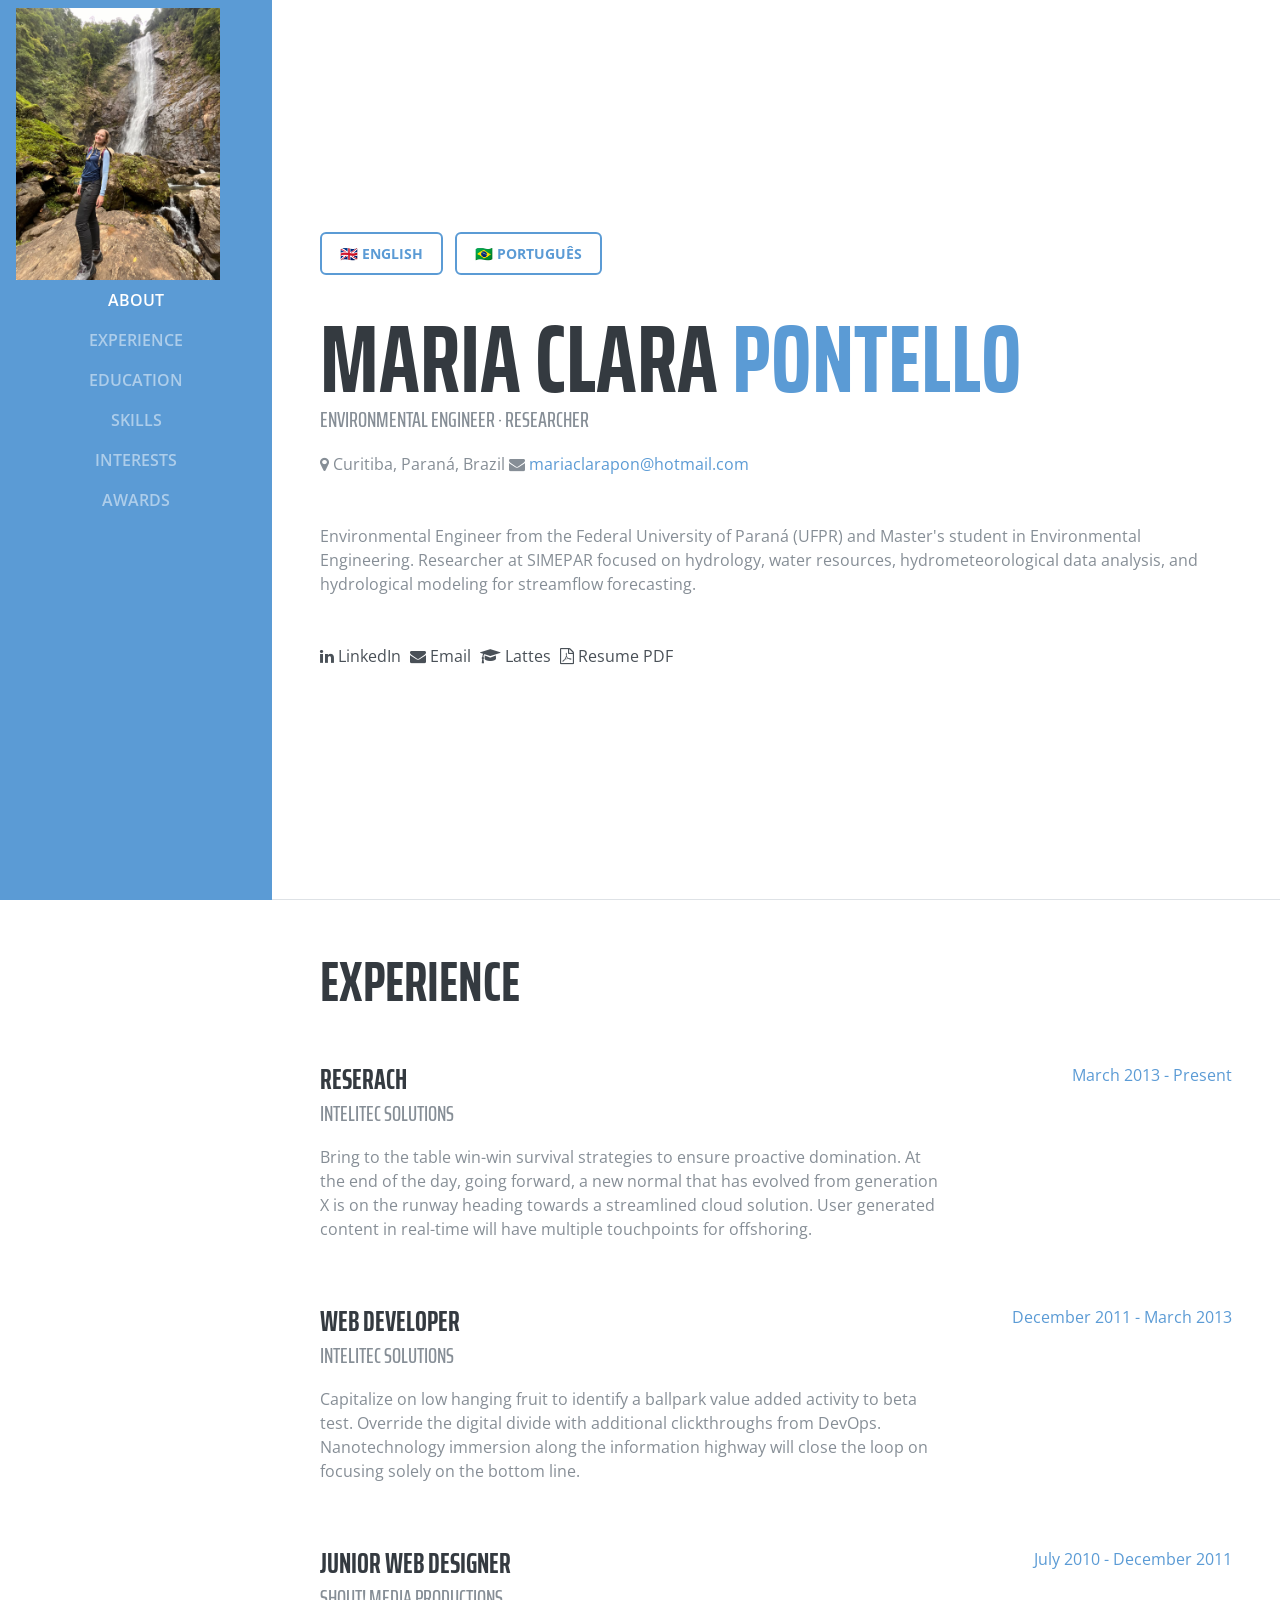
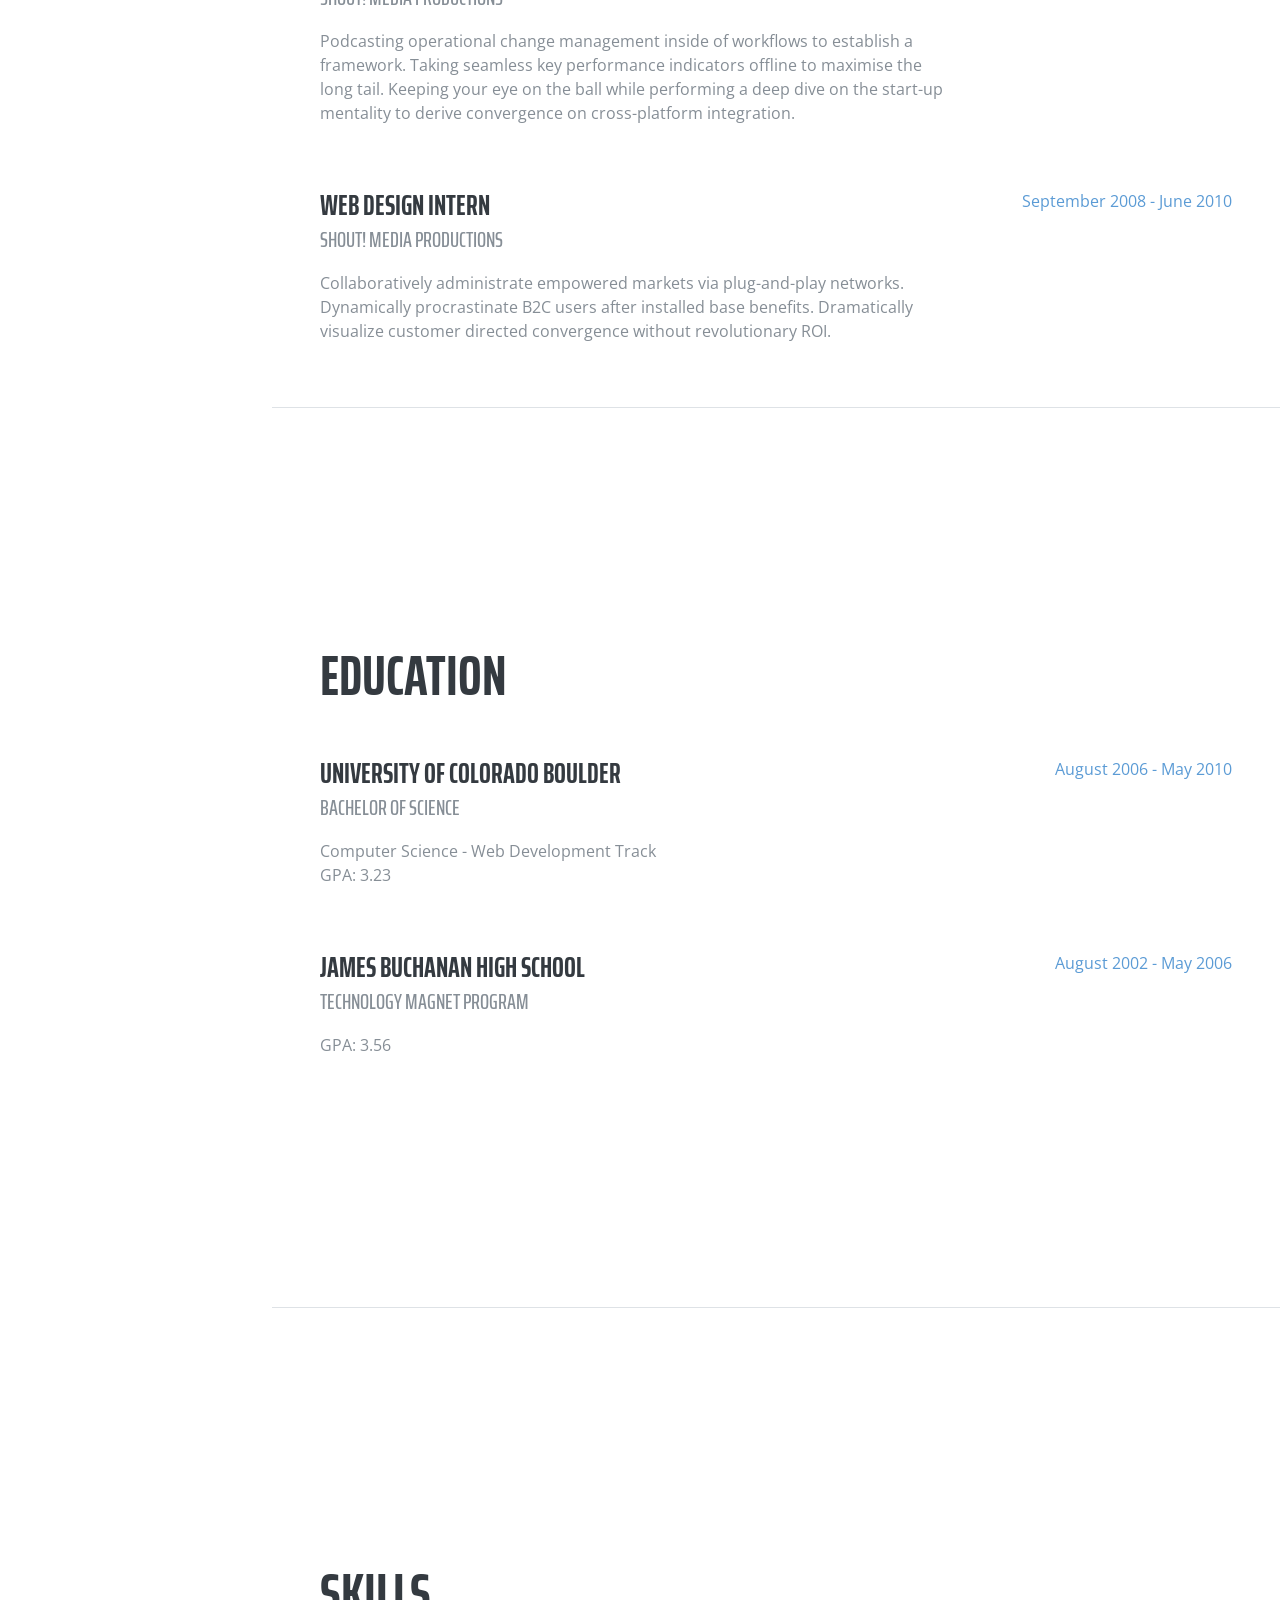
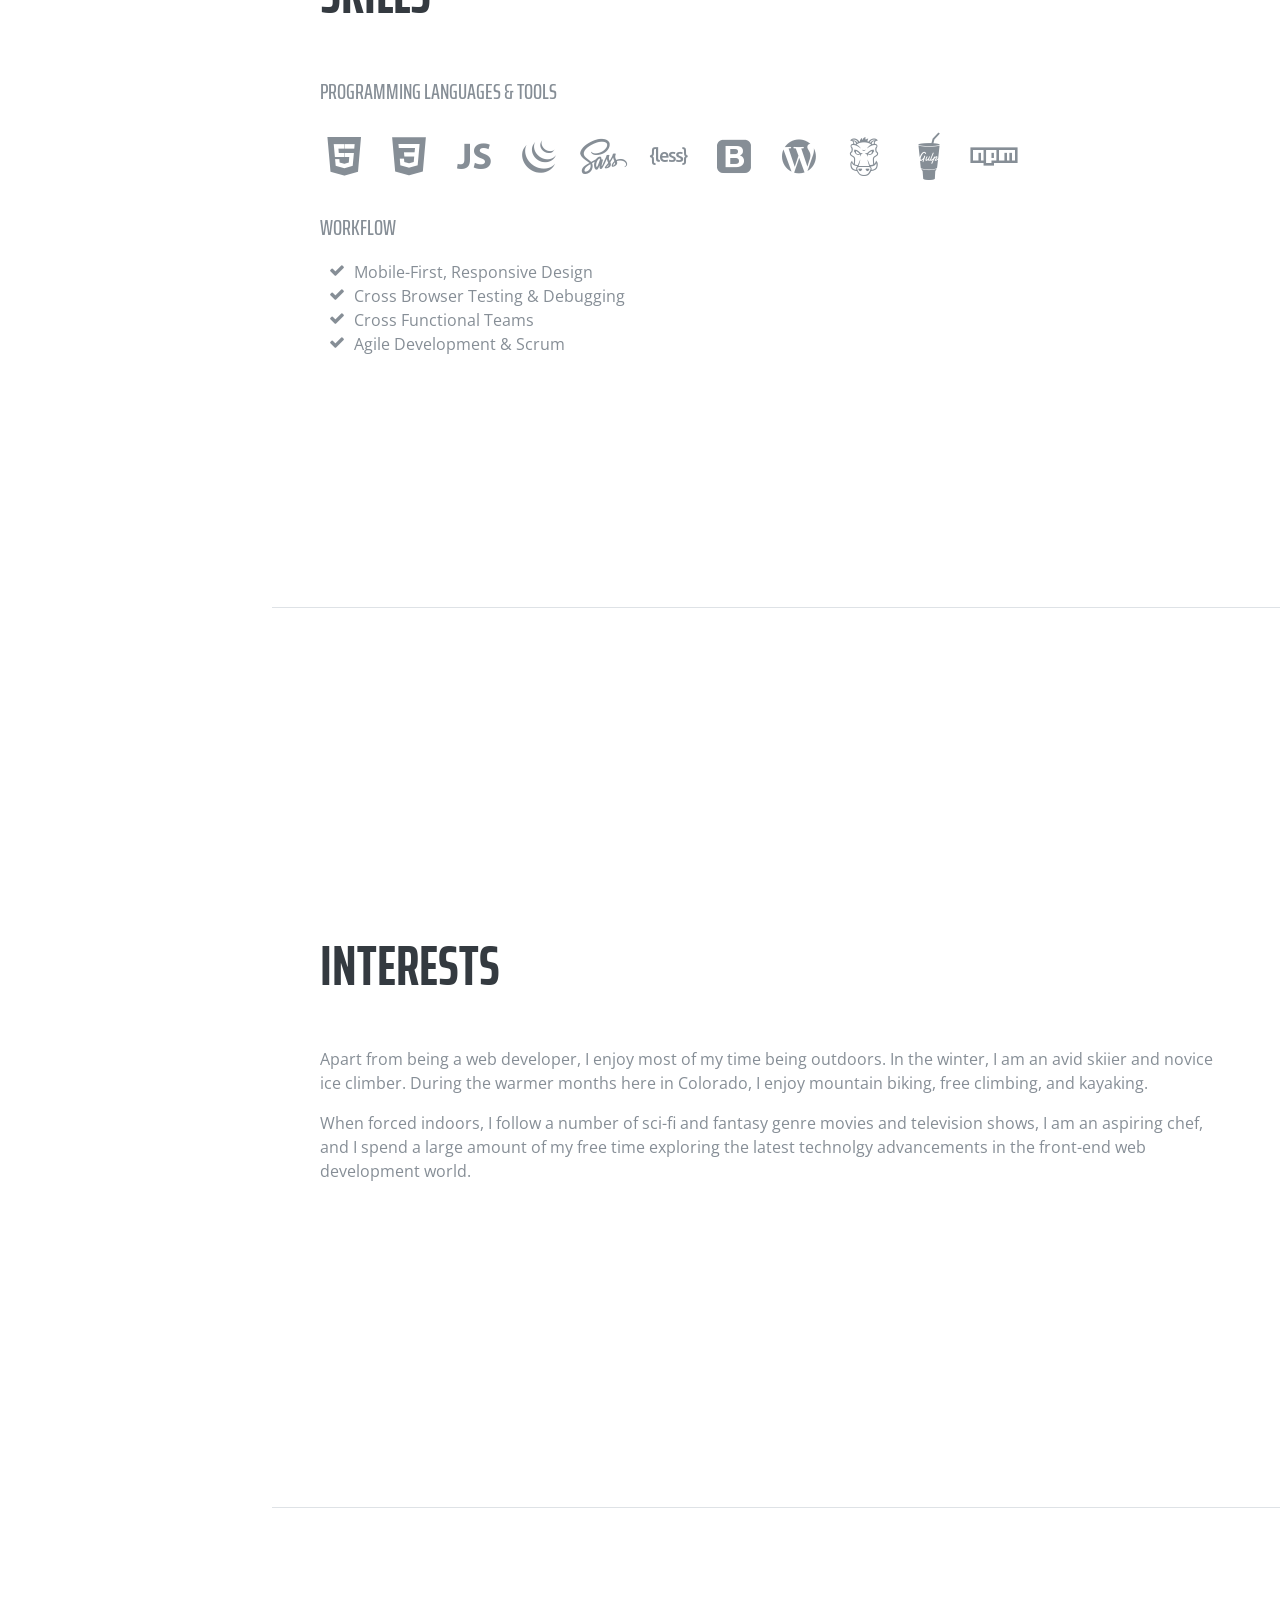
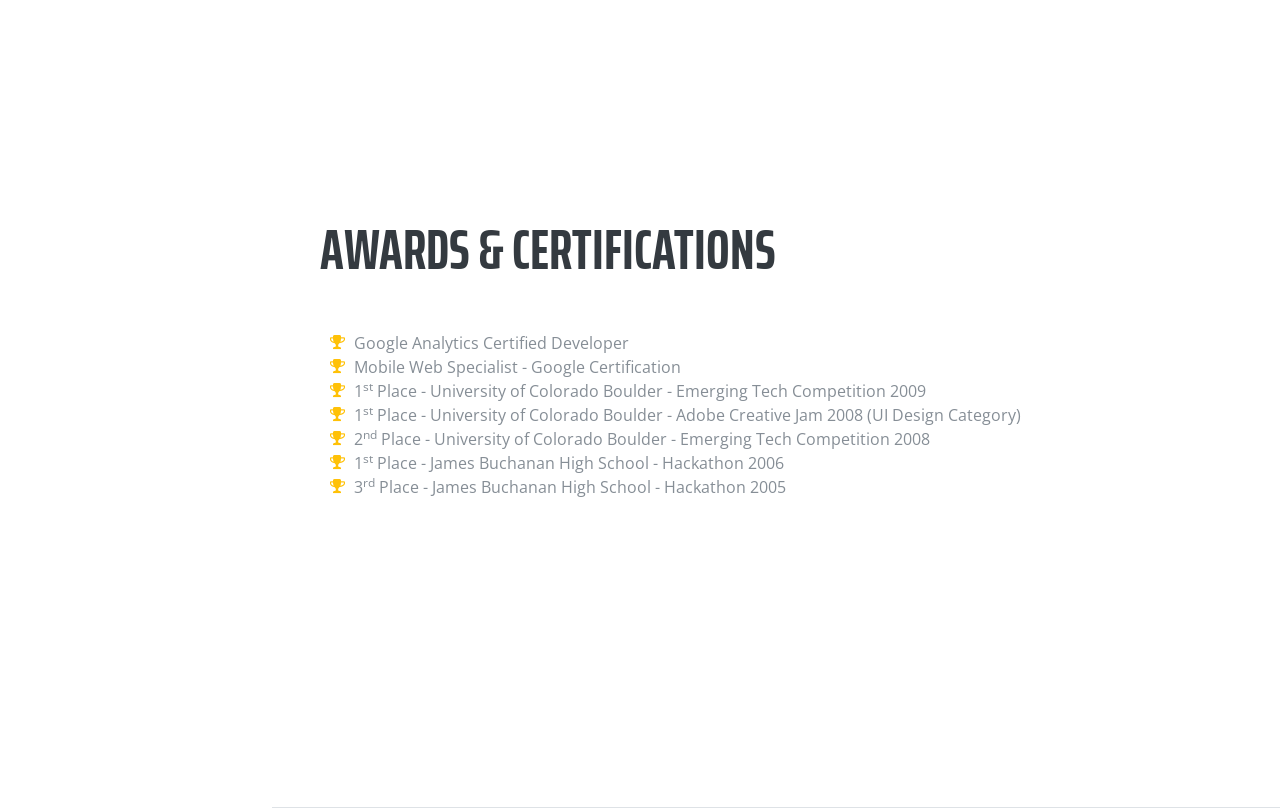
==== index.html @ db30a912 "Enhance profile description with streamflow forecasting Updated the description to include streamflo" ====
<!DOCTYPE html>
<html lang="en">

  <head>

    <meta charset="utf-8">
    <meta name="viewport" content="width=device-width, initial-scale=1, shrink-to-fit=no">
    <meta name="description" content="">
    <meta name="author" content="">

    <title>Maria Clara Pontello Resume</title>

    <!-- Bootstrap core CSS -->
    <link href="vendor/bootstrap/css/bootstrap.min.css" rel="stylesheet">

    <!-- Custom fonts for this template -->
    <link href="https://fonts.googleapis.com/css?family=Saira+Extra+Condensed:100,200,300,400,500,600,700,800,900" rel="stylesheet">
    <link href="https://fonts.googleapis.com/css?family=Open+Sans:300,300i,400,400i,600,600i,700,700i,800,800i" rel="stylesheet">
    <link href="vendor/font-awesome/css/font-awesome.min.css" rel="stylesheet">
    <link href="vendor/devicons/css/devicons.min.css" rel="stylesheet">
    <link href="vendor/simple-line-icons/css/simple-line-icons.css" rel="stylesheet">

    <!-- Custom styles for this template -->
    <link href="css/resume.min.css" rel="stylesheet">


  </head>

  <body id="page-top">
<nav class="navbar navbar-expand-lg navbar-dark bg-primary fixed-top" id="sideNav">

  <!-- FOTO / NOME -->
  <a class="navbar-brand js-scroll-trigger" href="#page-top">
    <span class="d-block d-lg-none">Maria Clara Pontello</span>

    <span class="d-none d-lg-block">
      <img class="img-fluid img-profile mx-auto mb-2"
           src="img/Profile_maria.jpg"
           alt="Maria Clara Pontello">
    </span>
  </a>

  <!-- BOTÃO MOBILE -->
  <button class="navbar-toggler"
          type="button"
          data-toggle="collapse"
          data-target="#navbarSupportedContent"
          aria-controls="navbarSupportedContent"
          aria-expanded="false"
          aria-label="Toggle navigation">
    <span class="navbar-toggler-icon"></span>
  </button>

  <!-- MENU -->
  <div class="collapse navbar-collapse" id="navbarSupportedContent">


    <!-- LINKS -->
    <ul class="navbar-nav">

      <li class="nav-item">
        <a class="nav-link js-scroll-trigger" href="#about">About</a>
      </li>

      <li class="nav-item">
        <a class="nav-link js-scroll-trigger" href="#experience">Experience</a>
      </li>

      <li class="nav-item">
        <a class="nav-link js-scroll-trigger" href="#education">Education</a>
      </li>

      <li class="nav-item">
        <a class="nav-link js-scroll-trigger" href="#skills">Skills</a>
      </li>

      <li class="nav-item">
        <a class="nav-link js-scroll-trigger" href="#interests">Interests</a>
      </li>

      <li class="nav-item">
        <a class="nav-link js-scroll-trigger" href="#awards">Awards</a>
      </li>

    </ul>

  </div>

</nav>


    <div class="container-fluid p-0">

      <section class="resume-section p-3 p-lg-5 d-flex d-column" id="about">
        <div class="my-auto">

          <!-- SELETOR DE IDIOMA -->
          <div class="language-switcher-main">
            <a href="./">🇬🇧 ENGLISH</a>
            <a href="portugues.html">🇧🇷 PORTUGUÊS</a>
          </div>
          <h1 class="mb-0">Maria Clara
            <span class="text-primary">Pontello</span>
          </h1>
          <div class="subheading mb-3">
            Environmental Engineer · Researcher
          </div>
          
          <div class="contact-info mb-5">
            <span>
              <i class="fa fa-map-marker"></i>
              Curitiba, Paraná, Brazil
            </span>
            <span>
              <i class="fa fa-envelope"></i>
              <a href="mailto:mariaclarapon@hotmail.com">
                mariaclarapon@hotmail.com
              </a>
            </span>
          </div>

          <p class="mb-5">Environmental Engineer from the Federal University of Paraná (UFPR) and Master's student in Environmental Engineering. Researcher at SIMEPAR focused on hydrology, water resources, hydrometeorological data analysis, and hydrological modeling for streamflow forecasting.</p>
          <ul class="list-inline list-social-icons mb-0">

            <li class="list-inline-item">
              <a href="https://br.linkedin.com/in/maria-clara-pontello-b12840252"
                 target="_blank"
                 title="LinkedIn">
                <i class="fa fa-linkedin"></i> LinkedIn
              </a>
            </li>
          
            <li class="list-inline-item">
              <a href="mailto:mariaclarapon@hotmail.com"
                 title="Email">
                <i class="fa fa-envelope"></i> Email
              </a>
            </li>
          
            <li class="list-inline-item">
              <a href="http://lattes.cnpq.br/4888838363805639"
                 target="_blank"
                 title="Currículo Lattes">
                <i class="fa fa-graduation-cap"></i> Lattes
              </a>
            </li>
          
            <li class="list-inline-item">
              <a href="curriculo.pdf"
                 target="_blank"
                 title="Resume PDF">
                <i class="fa fa-file-pdf-o"></i> Resume PDF
              </a>
            </li>
          
          </ul>


        </div>
      </section>

      <section class="resume-section p-3 p-lg-5 d-flex flex-column" id="experience">
        <div class="my-auto">
          <h2 class="mb-5">Experience</h2>

          <div class="resume-item d-flex flex-column flex-md-row mb-5">
            <div class="resume-content mr-auto">
              <h3 class="mb-0">Reserach</h3>
              <div class="subheading mb-3">Intelitec Solutions</div>
              <p>Bring to the table win-win survival strategies to ensure proactive domination. At the end of the day, going forward, a new normal that has evolved from generation X is on the runway heading towards a streamlined cloud solution. User generated content in real-time will have multiple touchpoints for offshoring.</p>
            </div>
            <div class="resume-date text-md-right">
              <span class="text-primary">March 2013 - Present</span>
            </div>
          </div>

          <div class="resume-item d-flex flex-column flex-md-row mb-5">
            <div class="resume-content mr-auto">
              <h3 class="mb-0">Web Developer</h3>
              <div class="subheading mb-3">Intelitec Solutions</div>
              <p>Capitalize on low hanging fruit to identify a ballpark value added activity to beta test. Override the digital divide with additional clickthroughs from DevOps. Nanotechnology immersion along the information highway will close the loop on focusing solely on the bottom line.</p>
            </div>
            <div class="resume-date text-md-right">
              <span class="text-primary">December 2011 - March 2013</span>
            </div>
          </div>

          <div class="resume-item d-flex flex-column flex-md-row mb-5">
            <div class="resume-content mr-auto">
              <h3 class="mb-0">Junior Web Designer</h3>
              <div class="subheading mb-3">Shout! Media Productions</div>
              <p>Podcasting operational change management inside of workflows to establish a framework. Taking seamless key performance indicators offline to maximise the long tail. Keeping your eye on the ball while performing a deep dive on the start-up mentality to derive convergence on cross-platform integration.</p>
            </div>
            <div class="resume-date text-md-right">
              <span class="text-primary">July 2010 - December 2011</span>
            </div>
          </div>

          <div class="resume-item d-flex flex-column flex-md-row">
            <div class="resume-content mr-auto">
              <h3 class="mb-0">Web Design Intern</h3>
              <div class="subheading mb-3">Shout! Media Productions</div>
              <p>Collaboratively administrate empowered markets via plug-and-play networks. Dynamically procrastinate B2C users after installed base benefits. Dramatically visualize customer directed convergence without revolutionary ROI.</p>
            </div>
            <div class="resume-date text-md-right">
              <span class="text-primary">September 2008 - June 2010</span>
            </div>
          </div>

        </div>

      </section>

      <section class="resume-section p-3 p-lg-5 d-flex flex-column" id="education">
        <div class="my-auto">
          <h2 class="mb-5">Education</h2>

          <div class="resume-item d-flex flex-column flex-md-row mb-5">
            <div class="resume-content mr-auto">
              <h3 class="mb-0">University of Colorado Boulder</h3>
              <div class="subheading mb-3">Bachelor of Science</div>
              <div>Computer Science - Web Development Track</div>
              <p>GPA: 3.23</p>
            </div>
            <div class="resume-date text-md-right">
              <span class="text-primary">August 2006 - May 2010</span>
            </div>
          </div>

          <div class="resume-item d-flex flex-column flex-md-row">
            <div class="resume-content mr-auto">
              <h3 class="mb-0">James Buchanan High School</h3>
              <div class="subheading mb-3">Technology Magnet Program</div>
              <p>GPA: 3.56</p>
            </div>
            <div class="resume-date text-md-right">
              <span class="text-primary">August 2002 - May 2006</span>
            </div>
          </div>

        </div>
      </section>

      <section class="resume-section p-3 p-lg-5 d-flex flex-column" id="skills">
        <div class="my-auto">
          <h2 class="mb-5">Skills</h2>

          <div class="subheading mb-3">Programming Languages &amp; Tools</div>
          <ul class="list-inline list-icons">
            <li class="list-inline-item">
              <i class="devicons devicons-html5"></i>
            </li>
            <li class="list-inline-item">
              <i class="devicons devicons-css3"></i>
            </li>
            <li class="list-inline-item">
              <i class="devicons devicons-javascript"></i>
            </li>
            <li class="list-inline-item">
              <i class="devicons devicons-jquery"></i>
            </li>
            <li class="list-inline-item">
              <i class="devicons devicons-sass"></i>
            </li>
            <li class="list-inline-item">
              <i class="devicons devicons-less"></i>
            </li>
            <li class="list-inline-item">
              <i class="devicons devicons-bootstrap"></i>
            </li>
            <li class="list-inline-item">
              <i class="devicons devicons-wordpress"></i>
            </li>
            <li class="list-inline-item">
              <i class="devicons devicons-grunt"></i>
            </li>
            <li class="list-inline-item">
              <i class="devicons devicons-gulp"></i>
            </li>
            <li class="list-inline-item">
              <i class="devicons devicons-npm"></i>
            </li>
          </ul>

          <div class="subheading mb-3">Workflow</div>
          <ul class="fa-ul mb-0">
            <li>
              <i class="fa-li fa fa-check"></i>
              Mobile-First, Responsive Design</li>
            <li>
              <i class="fa-li fa fa-check"></i>
              Cross Browser Testing &amp; Debugging</li>
            <li>
              <i class="fa-li fa fa-check"></i>
              Cross Functional Teams</li>
            <li>
              <i class="fa-li fa fa-check"></i>
              Agile Development &amp; Scrum</li>
          </ul>
        </div>
      </section>

      <section class="resume-section p-3 p-lg-5 d-flex flex-column" id="interests">
        <div class="my-auto">
          <h2 class="mb-5">Interests</h2>
          <p>Apart from being a web developer, I enjoy most of my time being outdoors. In the winter, I am an avid skiier and novice ice climber. During the warmer months here in Colorado, I enjoy mountain biking, free climbing, and kayaking.</p>
          <p class="mb-0">When forced indoors, I follow a number of sci-fi and fantasy genre movies and television shows, I am an aspiring chef, and I spend a large amount of my free time exploring the latest technolgy advancements in the front-end web development world.</p>
        </div>
      </section>

      <section class="resume-section p-3 p-lg-5 d-flex flex-column" id="awards">
        <div class="my-auto">
          <h2 class="mb-5">Awards &amp; Certifications</h2>
          <ul class="fa-ul mb-0">
            <li>
              <i class="fa-li fa fa-trophy text-warning"></i>
              Google Analytics Certified Developer</li>
            <li>
              <i class="fa-li fa fa-trophy text-warning"></i>
              Mobile Web Specialist - Google Certification</li>
            <li>
              <i class="fa-li fa fa-trophy text-warning"></i>
              1<sup>st</sup>
              Place - University of Colorado Boulder - Emerging Tech Competition 2009</li>
            <li>
              <i class="fa-li fa fa-trophy text-warning"></i>
              1<sup>st</sup>
              Place - University of Colorado Boulder - Adobe Creative Jam 2008 (UI Design Category)</li>
            <li>
              <i class="fa-li fa fa-trophy text-warning"></i>
              2<sup>nd</sup>
              Place - University of Colorado Boulder - Emerging Tech Competition 2008</li>
            <li>
            <li>
              <i class="fa-li fa fa-trophy text-warning"></i>
              1<sup>st</sup>
              Place - James Buchanan High School - Hackathon 2006</li>
            <li>
              <i class="fa-li fa fa-trophy text-warning"></i>
              3<sup>rd</sup>
              Place - James Buchanan High School - Hackathon 2005</li>
          </ul>
        </div>
      </section>

    </div>

    <!-- Bootstrap core JavaScript -->
    <script src="vendor/jquery/jquery.min.js"></script>
    <script src="vendor/bootstrap/js/bootstrap.bundle.min.js"></script>

    <!-- Plugin JavaScript -->
    <script src="vendor/jquery-easing/jquery.easing.min.js"></script>

    <!-- Custom scripts for this template -->
    <script src="js/resume.min.js"></script>

  </body>

</html>
---- vendor/devicons/css/devicons.min.css ----
/*!
 *  Devicons 1.8.0 made by Theodore Vorillas / http://vorillaz.com 
 */
@font-face{font-family:devicons;src:url(../fonts/devicons.eot?xqxft6);src:url(../fonts/devicons.eot?#iefixxqxft6) format("embedded-opentype"),url(../fonts/devicons.woff?xqxft6) format("woff"),url(../fonts/devicons.ttf?xqxft6) format("truetype"),url(../fonts/devicons.svg?xqxft6#devicons) format("svg");font-weight:400;font-style:normal}.devicons{font-family:devicons;speak:none;font-style:normal;font-weight:400;font-variant:normal;text-transform:none;line-height:1;-webkit-font-smoothing:antialiased;-moz-osx-font-smoothing:grayscale}.devicons-git:before{content:"\e602"}.devicons-git_compare:before{content:"\e628"}.devicons-git_branch:before{content:"\e625"}.devicons-git_commit:before{content:"\e629"}.devicons-git_pull_request:before{content:"\e626"}.devicons-git_merge:before{content:"\e627"}.devicons-bitbucket:before{content:"\e603"}.devicons-github_alt:before{content:"\e608"}.devicons-github_badge:before{content:"\e609"}.devicons-github:before{content:"\e60a"}.devicons-github_full:before{content:"\e617"}.devicons-java:before{content:"\e638"}.devicons-ruby:before{content:"\e639"}.devicons-scala:before{content:"\e637"}.devicons-python:before{content:"\e63c"}.devicons-go:before{content:"\e624"}.devicons-ruby_on_rails:before{content:"\e63b"}.devicons-django:before{content:"\e61d"}.devicons-markdown:before{content:"\e63e"}.devicons-php:before{content:"\e63d"}.devicons-mysql:before{content:"\e604"}.devicons-streamline:before{content:"\e605"}.devicons-database:before{content:"\e606"}.devicons-laravel:before{content:"\e63f"}.devicons-javascript:before{content:"\e64e"}.devicons-angular:before{content:"\e653"}.devicons-backbone:before{content:"\e652"}.devicons-coffeescript:before{content:"\e651"}.devicons-jquery:before{content:"\e650"}.devicons-modernizr:before{content:"\e620"}.devicons-jquery_ui:before{content:"\e654"}.devicons-ember:before{content:"\e61b"}.devicons-dojo:before{content:"\e61c"}.devicons-nodejs:before{content:"\e619"}.devicons-nodejs_small:before{content:"\e618"}.devicons-javascript_shield:before{content:"\e64f"}.devicons-bootstrap:before{content:"\e647"}.devicons-sass:before{content:"\e64b"}.devicons-css3_full:before{content:"\e64a"}.devicons-css3:before{content:"\e649"}.devicons-html5:before{content:"\e636"}.devicons-html5_multimedia:before{content:"\e632"}.devicons-html5_device_access:before{content:"\e633"}.devicons-html5_3d_effects:before{content:"\e635"}.devicons-html5_connectivity:before{content:"\e634"}.devicons-ghost_small:before{content:"\e614"}.devicons-ghost:before{content:"\e61f"}.devicons-magento:before{content:"\e640"}.devicons-joomla:before{content:"\e641"}.devicons-jekyll_small:before{content:"\e60d"}.devicons-drupal:before{content:"\e642"}.devicons-wordpress:before{content:"\e60b"}.devicons-grunt:before{content:"\e64c"}.devicons-bower:before{content:"\e64d"}.devicons-npm:before{content:"\e61e"}.devicons-yahoo_small:before{content:"\e62b"}.devicons-yahoo:before{content:"\e615"}.devicons-bing_small:before{content:"\e600"}.devicons-windows:before{content:"\e60f"}.devicons-linux:before{content:"\e612"}.devicons-ubuntu:before{content:"\e63a"}.devicons-android:before{content:"\e60e"}.devicons-apple:before{content:"\e611"}.devicons-appstore:before{content:"\e613"}.devicons-phonegap:before{content:"\e630"}.devicons-blackberry:before{content:"\e623"}.devicons-stackoverflow:before{content:"\e610"}.devicons-techcrunch:before{content:"\e62c"}.devicons-codrops:before{content:"\e62f"}.devicons-css_tricks:before{content:"\e601"}.devicons-smashing_magazine:before{content:"\e62d"}.devicons-netmagazine:before{content:"\e62e"}.devicons-codepen:before{content:"\e616"}.devicons-cssdeck:before{content:"\e62a"}.devicons-hackernews:before{content:"\e61a"}.devicons-dropbox:before{content:"\e607"}.devicons-google_drive:before{content:"\e631"}.devicons-visualstudio:before{content:"\e60c"}.devicons-unity_small:before{content:"\e621"}.devicons-raspberry_pi:before{content:"\e622"}.devicons-chrome:before{content:"\e643"}.devicons-ie:before{content:"\e644"}.devicons-firefox:before{content:"\e645"}.devicons-opera:before{content:"\e646"}.devicons-safari:before{content:"\e648"}.devicons-swift:before{content:"\e655"}.devicons-symfony:before{content:"\e656"}.devicons-symfony_badge:before{content:"\e657"}.devicons-less:before{content:"\e658"}.devicons-stylus:before{content:"\e659"}.devicons-trello:before{content:"\e65a"}.devicons-atlassian:before{content:"\e65b"}.devicons-jira:before{content:"\e65c"}.devicons-envato:before{content:"\e65d"}.devicons-snap_svg:before{content:"\e65e"}.devicons-raphael:before{content:"\e65f"}.devicons-google_analytics:before{content:"\e660"}.devicons-compass:before{content:"\e661"}.devicons-onedrive:before{content:"\e662"}.devicons-gulp:before{content:"\e663"}.devicons-atom:before{content:"\e664"}.devicons-cisco:before{content:"\e665"}.devicons-nancy:before{content:"\e666"}.devicons-clojure:before{content:"\e668"}.devicons-clojure_alt:before{content:"\e66a"}.devicons-perl:before{content:"\e669"}.devicons-celluloid:before{content:"\e66b"}.devicons-w3c:before{content:"\e66c"}.devicons-redis:before{content:"\e66d"}.devicons-postgresql:before{content:"\e66e"}.devicons-webplatform:before{content:"\e66f"}.devicons-jenkins:before{content:"\e667"}.devicons-requirejs:before{content:"\e670"}.devicons-opensource:before{content:"\e671"}.devicons-typo3:before{content:"\e672"}.devicons-uikit:before{content:"\e673"}.devicons-doctrine:before{content:"\e674"}.devicons-groovy:before{content:"\e675"}.devicons-nginx:before{content:"\e676"}.devicons-haskell:before{content:"\e677"}.devicons-zend:before{content:"\e678"}.devicons-gnu:before{content:"\e679"}.devicons-yeoman:before{content:"\e67a"}.devicons-heroku:before{content:"\e67b"}.devicons-debian:before{content:"\e67d"}.devicons-travis:before{content:"\e67e"}.devicons-dotnet:before{content:"\e67f"}.devicons-codeigniter:before{content:"\e680"}.devicons-javascript_badge:before{content:"\e681"}.devicons-yii:before{content:"\e682"}.devicons-msql_server:before{content:"\e67c"}.devicons-composer:before{content:"\e683"}.devicons-krakenjs_badge:before{content:"\e684"}.devicons-krakenjs:before{content:"\e685"}.devicons-mozilla:before{content:"\e686"}.devicons-firebase:before{content:"\e687"}.devicons-sizzlejs:before{content:"\e688"}.devicons-creativecommons:before{content:"\e689"}.devicons-creativecommons_badge:before{content:"\e68a"}.devicons-mitlicence:before{content:"\e68b"}.devicons-senchatouch:before{content:"\e68c"}.devicons-bugsense:before{content:"\e68d"}.devicons-extjs:before{content:"\e68e"}.devicons-mootools_badge:before{content:"\e68f"}.devicons-mootools:before{content:"\e690"}.devicons-ruby_rough:before{content:"\e691"}.devicons-komodo:before{content:"\e692"}.devicons-coda:before{content:"\e693"}.devicons-bintray:before{content:"\e694"}.devicons-terminal:before{content:"\e695"}.devicons-code:before{content:"\e696"}.devicons-responsive:before{content:"\e697"}.devicons-dart:before{content:"\e698"}.devicons-aptana:before{content:"\e699"}.devicons-mailchimp:before{content:"\e69a"}.devicons-netbeans:before{content:"\e69b"}.devicons-dreamweaver:before{content:"\e69c"}.devicons-brackets:before{content:"\e69d"}.devicons-eclipse:before{content:"\e69e"}.devicons-cloud9:before{content:"\e69f"}.devicons-scrum:before{content:"\e6a0"}.devicons-prolog:before{content:"\e6a1"}.devicons-terminal_badge:before{content:"\e6a2"}.devicons-code_badge:before{content:"\e6a3"}.devicons-mongodb:before{content:"\e6a4"}.devicons-meteor:before{content:"\e6a5"}.devicons-meteorfull:before{content:"\e6a6"}.devicons-fsharp:before{content:"\e6a7"}.devicons-rust:before{content:"\e6a8"}.devicons-ionic:before{content:"\e6a9"}.devicons-sublime:before{content:"\e6aa"}.devicons-appcelerator:before{content:"\e6ab"}.devicons-asterisk:before{content:"\e6ac"}.devicons-aws:before{content:"\e6ad"}.devicons-digital-ocean:before{content:"\e6ae"}.devicons-dlang:before{content:"\e6af"}.devicons-docker:before{content:"\e6b0"}.devicons-erlang:before{content:"\e6b1"}.devicons-google-cloud-platform:before{content:"\e6b2"}.devicons-grails:before{content:"\e6b3"}.devicons-illustrator:before{content:"\e6b4"}.devicons-intellij:before{content:"\e6b5"}.devicons-materializecss:before{content:"\e6b6"}.devicons-openshift:before{content:"\e6b7"}.devicons-photoshop:before{content:"\e6b8"}.devicons-rackspace:before{content:"\e6b9"}.devicons-react:before{content:"\e6ba"}.devicons-redhat:before{content:"\e6bb"}.devicons-scriptcs:before{content:"\e6bc"}.devicons-sqllite:before{content:"\e6c4"}.devicons-vim:before{content:"\e6c5"}
---- css/resume.min.css ----
body{
  font-family:'Open Sans',serif;
  padding-top:54px;
  color:#868e96;
}

@media (min-width:992px){
  body{
    padding-top:0;
    padding-left:17rem;
  }
}

h1,h2,h3,h4,h5,h6{
  font-family:'Saira Extra Condensed',serif;
  font-weight:700;
  text-transform:uppercase;
  color:#343a40;
}

h1{
  font-size:6rem;
  line-height:5.5rem;
}

h2{
  font-size:3.5rem;
}

.subheading{
  text-transform:uppercase;
  font-weight:500;
  font-family:'Saira Extra Condensed',serif;
  font-size:1.35rem;
}

.list-social-icons a{
  color:#495057;
}

.list-social-icons a:hover{
  color:#5B9BD5;
}

.list-social-icons a .fa-lg{
  font-size:1.75rem;
}

.list-icons{
  font-size:3rem;
}

.list-icons .list-inline-item i:hover{
  color:#5B9BD5;
}

#sideNav .navbar-nav .nav-item .nav-link{
  font-weight:600;
  text-transform:uppercase;
}

@media (min-width:992px){

  #sideNav{
    text-align:center;
    position:fixed;
    top:0;
    left:0;
    display:flex;
    flex-direction:column;
    width:17rem;
    height:100vh;
  }

  #sideNav .navbar-brand{
    display:flex;
    justify-content:flex-start;
    align-items:flex-start;
    margin:0;
    padding:0;
    width:100%;
  }

  #sideNav .navbar-brand .img-profile{
    width:100%!important;
    height:17rem!important;
    max-width:none!important;
    max-height:none!important;
    object-fit:cover;
    border:none!important;
    border-radius:0!important;
    margin:0!important;
    padding:0!important;
    display:block;
  }

  #sideNav .navbar-collapse{
    display:flex;
    align-items:flex-start;
    flex-grow:0;
    width:100%;
    margin-bottom:auto;
  }

  #sideNav .navbar-collapse .navbar-nav{
    flex-direction:column;
    width:100%;
  }

  #sideNav .navbar-collapse .navbar-nav .nav-item{
    display:block;
  }

  #sideNav .navbar-collapse .navbar-nav .nav-item .nav-link{
    display:block;
  }
}

section.resume-section{
  border-bottom:1px solid #dee2e6;
  padding-top:5rem!important;
  padding-bottom:5rem!important;
}

section.resume-section .resume-item .resume-date{
  min-width:none;
}

@media (min-width:768px){

  section.resume-section{
    min-height:100vh;
  }

  section.resume-section .resume-item .resume-date{
    min-width:18rem;
  }
}

@media (min-width:992px){

  section.resume-section{
    padding-top:3rem!important;
    padding-bottom:3rem!important;
  }
}

.bg-primary{
  background-color:#5B9BD5!important;
}

.text-primary{
  color:#5B9BD5!important;
}

a{
  color:#5B9BD5;
}

a:active,
a:focus,
a:hover{
  color:#3F7FB5;
}

.subheading a{
  font-family:'Open Sans',sans-serif;
  font-size:.95rem;
  font-weight:400;
  text-transform:none;
}
/* SELETOR DE IDIOMA - PÁGINA PRINCIPAL */

.language-switcher-main{
  display:flex;
  gap:12px;
  margin-bottom:2.5rem;
}

.language-switcher-main a{
  display:inline-block;
  padding:9px 18px;
  border:2px solid #5B9BD5;
  border-radius:6px;
  color:#5B9BD5;
  background-color:transparent;
  font-family:'Open Sans',sans-serif;
  font-size:.9rem;
  font-weight:700;
  text-decoration:none;
  transition:all .2s ease;
}

.language-switcher-main a:hover{
  color:#fff;
  background-color:#5B9BD5;
  border-color:#5B9BD5;
}
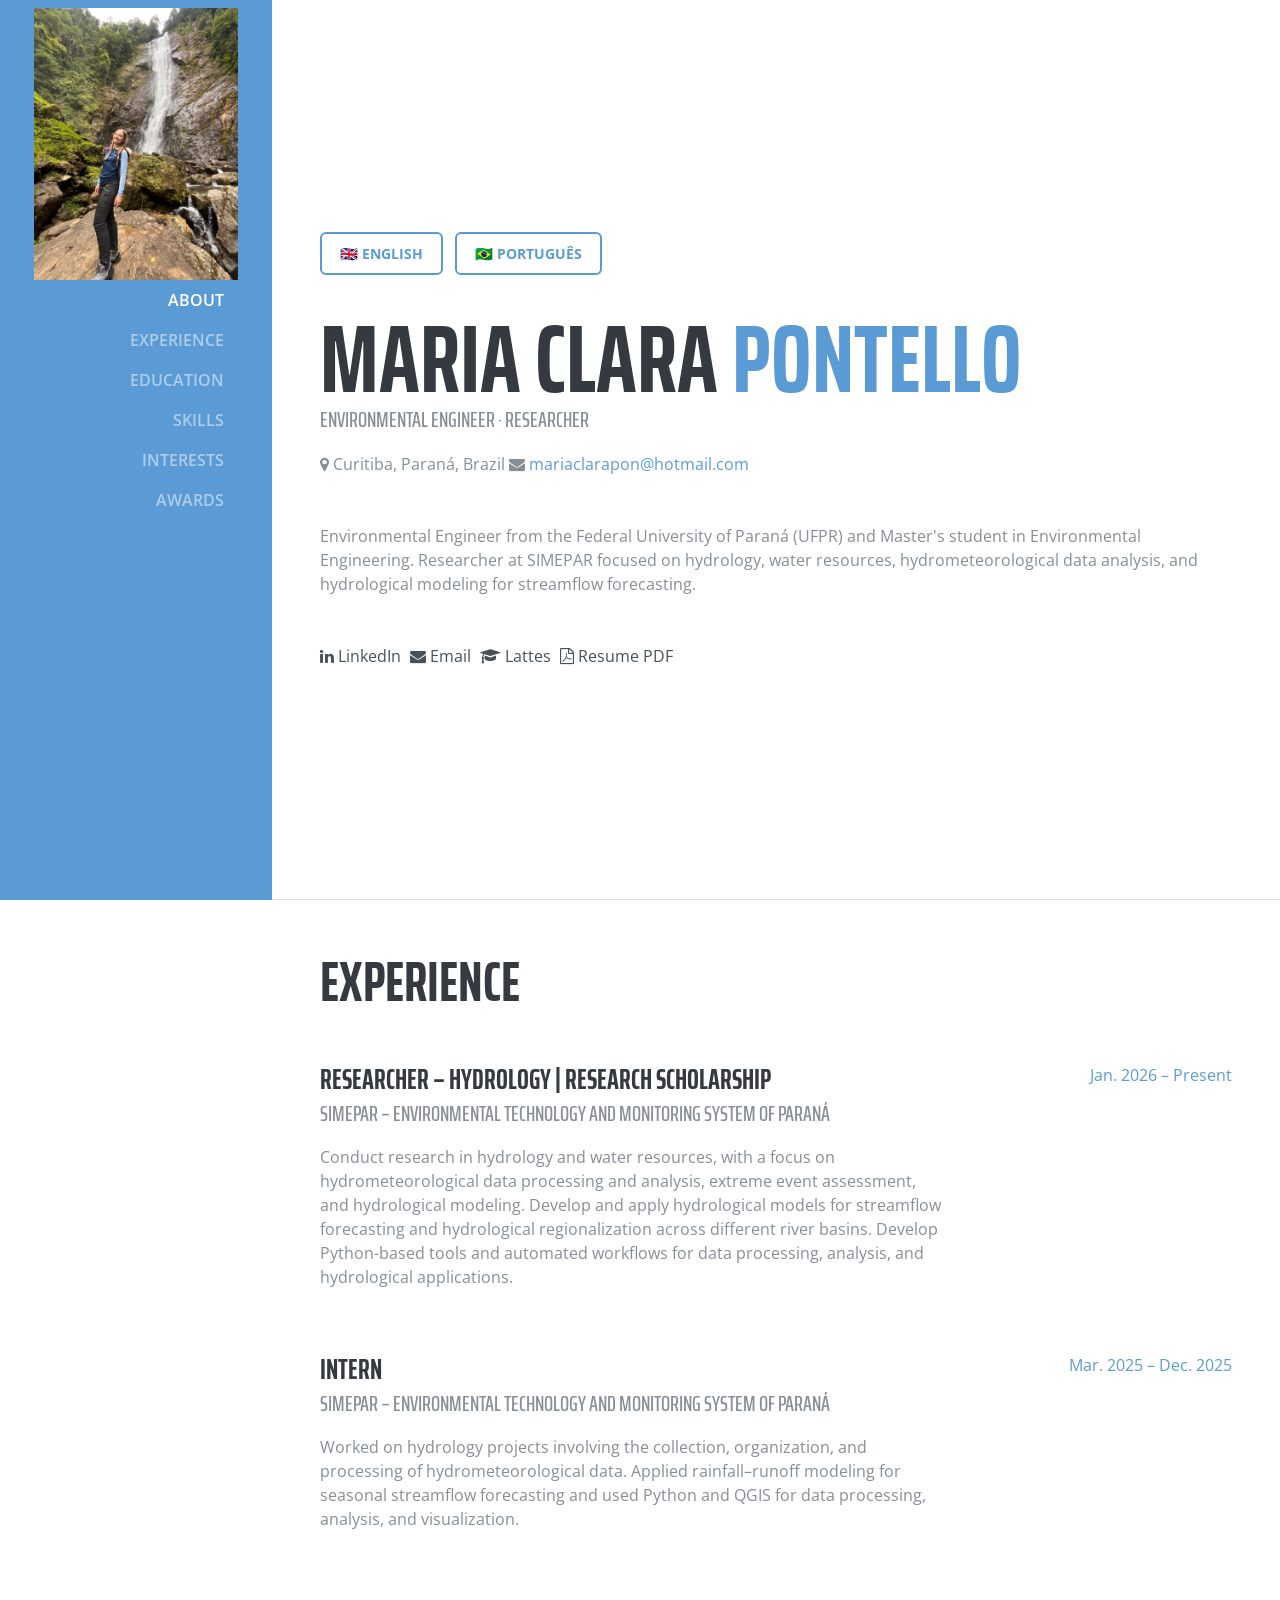
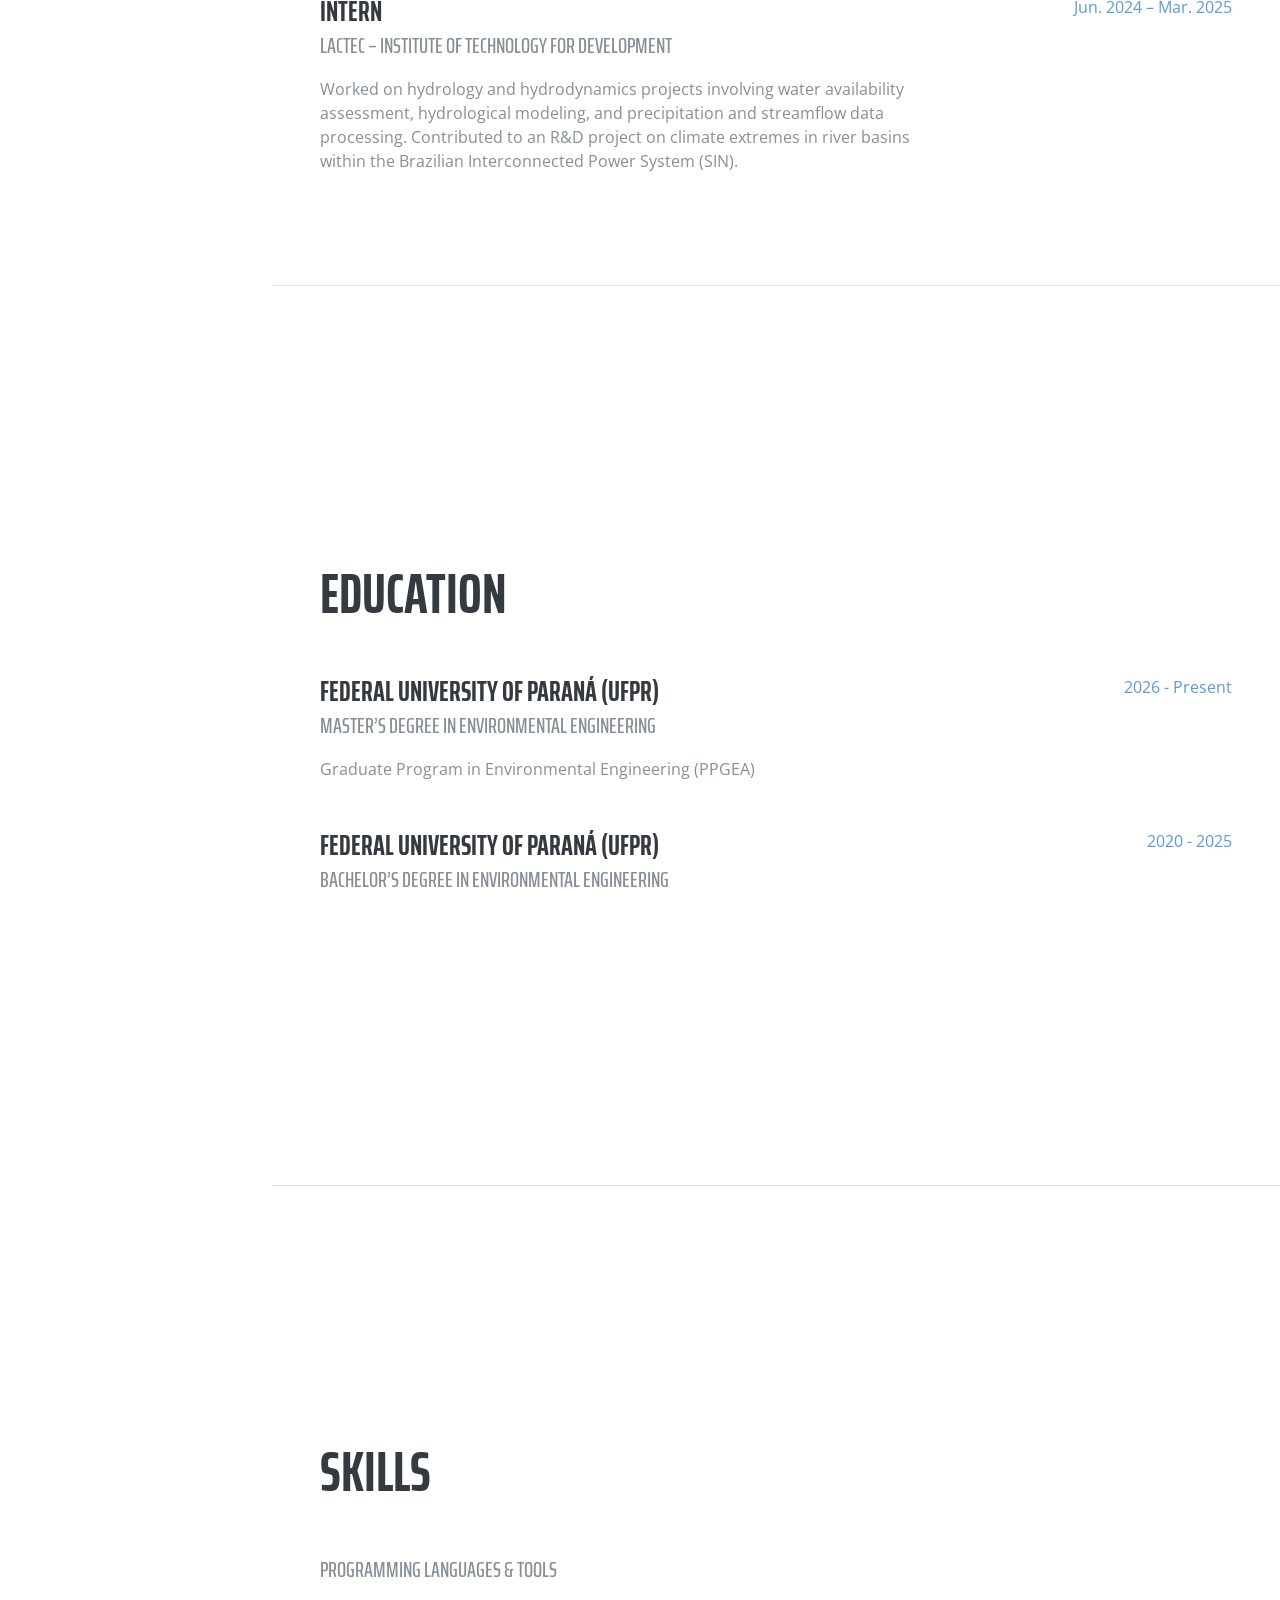
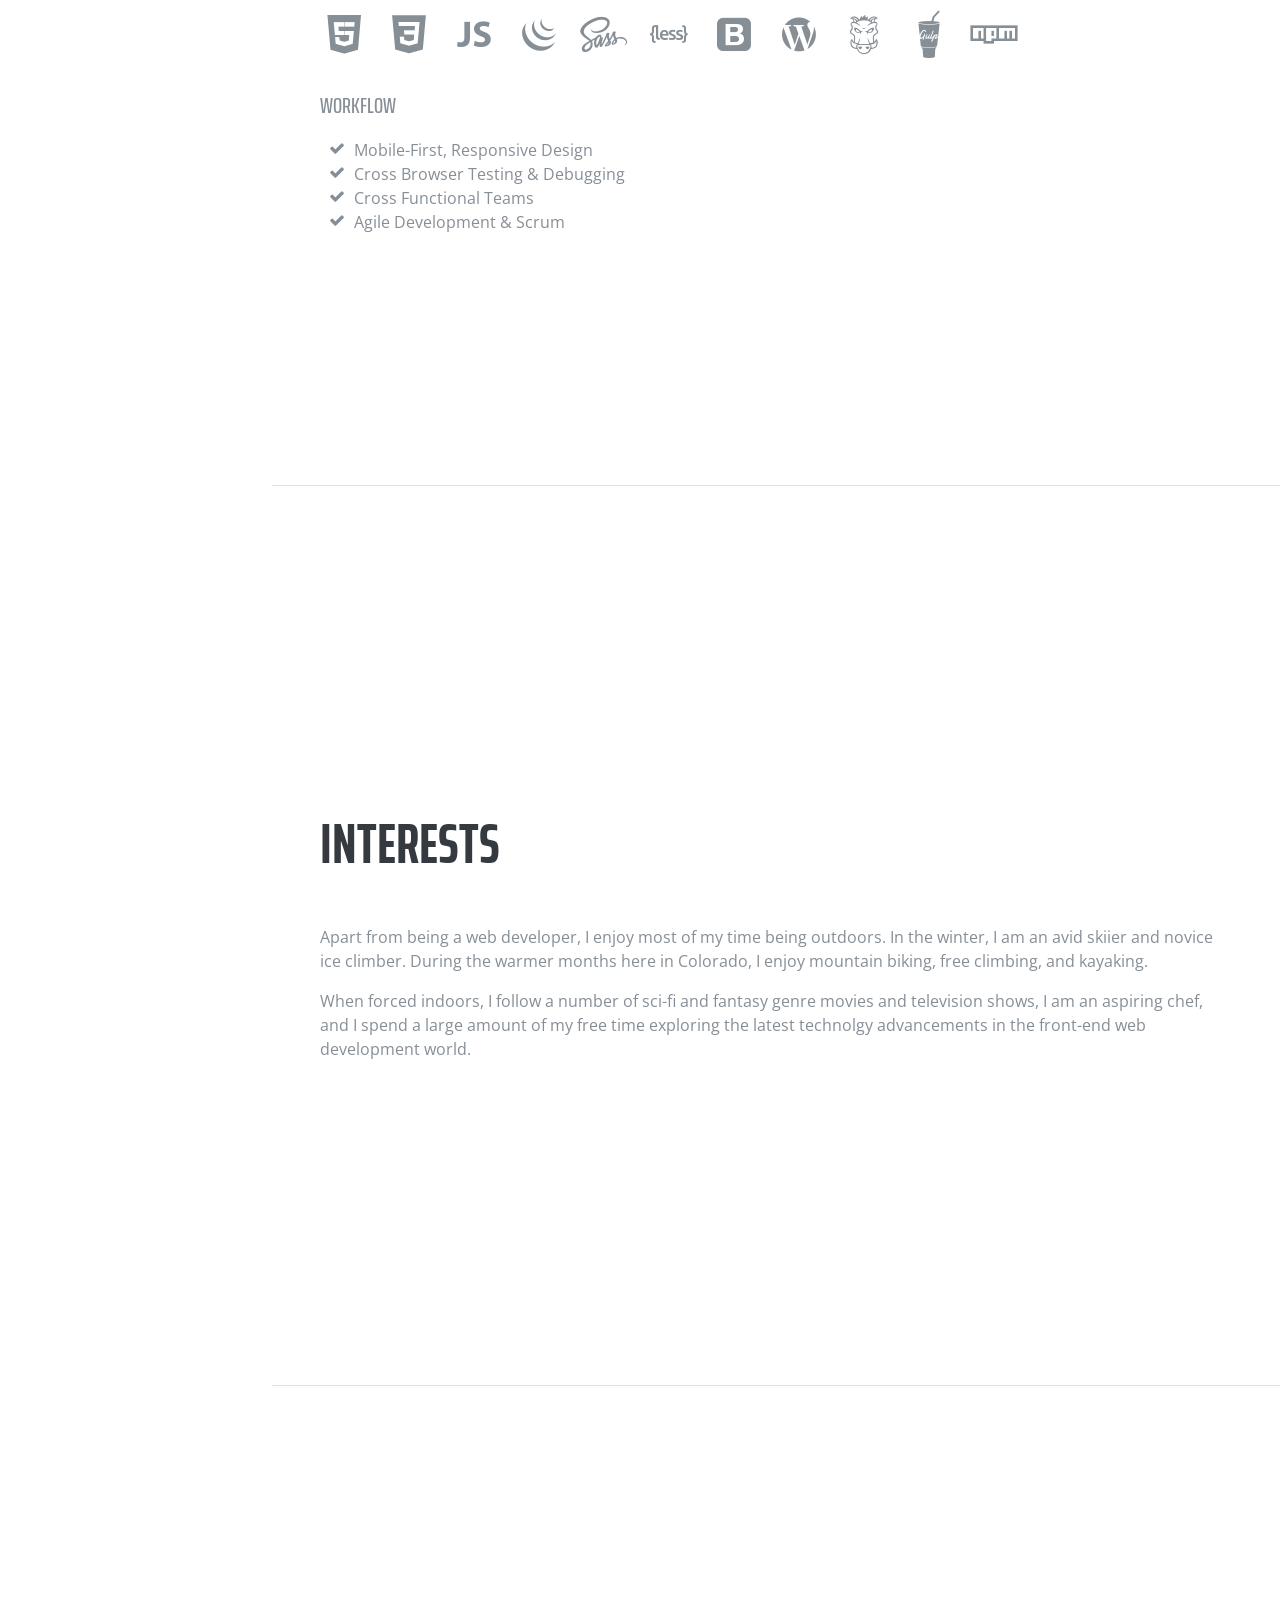
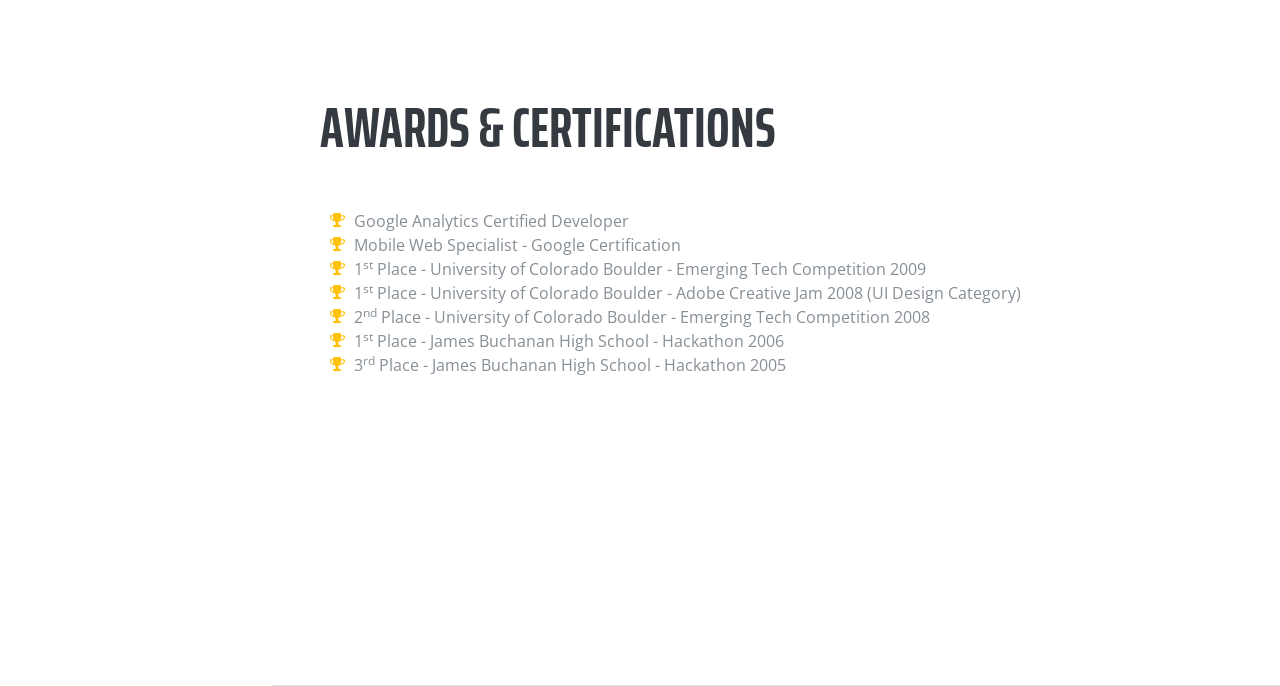
==== commit 9c03b4c8: "Revise experience and education entries in index.html Updated work experience and education sections" ====
--- a/index.html
+++ b/index.html
@@ -165,45 +165,34 @@
 
           <div class="resume-item d-flex flex-column flex-md-row mb-5">
             <div class="resume-content mr-auto">
-              <h3 class="mb-0">Reserach</h3>
-              <div class="subheading mb-3">Intelitec Solutions</div>
-              <p>Bring to the table win-win survival strategies to ensure proactive domination. At the end of the day, going forward, a new normal that has evolved from generation X is on the runway heading towards a streamlined cloud solution. User generated content in real-time will have multiple touchpoints for offshoring.</p>
+              <h3 class="mb-0">Researcher – Hydrology | Research Scholarship</h3>
+              <div class="subheading mb-3">SIMEPAR – Environmental Technology and Monitoring System of Paraná</div>
+              <p>Conduct research in hydrology and water resources, with a focus on hydrometeorological data processing and analysis, extreme event assessment, and hydrological modeling. Develop and apply hydrological models for streamflow forecasting and hydrological regionalization across different river basins. Develop Python-based tools and automated workflows for data processing, analysis, and hydrological applications.</p>
             </div>
             <div class="resume-date text-md-right">
-              <span class="text-primary">March 2013 - Present</span>
+              <span class="text-primary">Jan. 2026 – Present</span>
             </div>
           </div>
 
           <div class="resume-item d-flex flex-column flex-md-row mb-5">
             <div class="resume-content mr-auto">
-              <h3 class="mb-0">Web Developer</h3>
-              <div class="subheading mb-3">Intelitec Solutions</div>
-              <p>Capitalize on low hanging fruit to identify a ballpark value added activity to beta test. Override the digital divide with additional clickthroughs from DevOps. Nanotechnology immersion along the information highway will close the loop on focusing solely on the bottom line.</p>
+              <h3 class="mb-0">Intern</h3>
+              <div class="subheading mb-3">SIMEPAR – Environmental Technology and Monitoring System of Paraná</div>
+              <p>Worked on hydrology projects involving the collection, organization, and processing of hydrometeorological data. Applied rainfall–runoff modeling for seasonal streamflow forecasting and used Python and QGIS for data processing, analysis, and visualization.</p>
             </div>
             <div class="resume-date text-md-right">
-              <span class="text-primary">December 2011 - March 2013</span>
+              <span class="text-primary">Mar. 2025 – Dec. 2025</span>
             </div>
           </div>
 
           <div class="resume-item d-flex flex-column flex-md-row mb-5">
             <div class="resume-content mr-auto">
-              <h3 class="mb-0">Junior Web Designer</h3>
-              <div class="subheading mb-3">Shout! Media Productions</div>
-              <p>Podcasting operational change management inside of workflows to establish a framework. Taking seamless key performance indicators offline to maximise the long tail. Keeping your eye on the ball while performing a deep dive on the start-up mentality to derive convergence on cross-platform integration.</p>
+              <h3 class="mb-0">Intern</h3>
+              <div class="subheading mb-3">LACTEC – Institute of Technology for Development</div>
+              <p>Worked on hydrology and hydrodynamics projects involving water availability assessment, hydrological modeling, and precipitation and streamflow data processing. Contributed to an R&D project on climate extremes in river basins within the Brazilian Interconnected Power System (SIN).</p>
             </div>
             <div class="resume-date text-md-right">
-              <span class="text-primary">July 2010 - December 2011</span>
-            </div>
-          </div>
-
-          <div class="resume-item d-flex flex-column flex-md-row">
-            <div class="resume-content mr-auto">
-              <h3 class="mb-0">Web Design Intern</h3>
-              <div class="subheading mb-3">Shout! Media Productions</div>
-              <p>Collaboratively administrate empowered markets via plug-and-play networks. Dynamically procrastinate B2C users after installed base benefits. Dramatically visualize customer directed convergence without revolutionary ROI.</p>
-            </div>
-            <div class="resume-date text-md-right">
-              <span class="text-primary">September 2008 - June 2010</span>
+              <span class="text-primary">Jun. 2024 – Mar. 2025</span>
             </div>
           </div>
 
@@ -212,34 +201,33 @@
       </section>
 
       <section class="resume-section p-3 p-lg-5 d-flex flex-column" id="education">
-        <div class="my-auto">
-          <h2 class="mb-5">Education</h2>
-
-          <div class="resume-item d-flex flex-column flex-md-row mb-5">
-            <div class="resume-content mr-auto">
-              <h3 class="mb-0">University of Colorado Boulder</h3>
-              <div class="subheading mb-3">Bachelor of Science</div>
-              <div>Computer Science - Web Development Track</div>
-              <p>GPA: 3.23</p>
-            </div>
-            <div class="resume-date text-md-right">
-              <span class="text-primary">August 2006 - May 2010</span>
-            </div>
-          </div>
-
-          <div class="resume-item d-flex flex-column flex-md-row">
-            <div class="resume-content mr-auto">
-              <h3 class="mb-0">James Buchanan High School</h3>
-              <div class="subheading mb-3">Technology Magnet Program</div>
-              <p>GPA: 3.56</p>
-            </div>
-            <div class="resume-date text-md-right">
-              <span class="text-primary">August 2002 - May 2006</span>
-            </div>
-          </div>
-
-        </div>
-      </section>
+      <div class="my-auto">
+        <h2 class="mb-5">Education</h2>
+    
+        <div class="resume-item d-flex flex-column flex-md-row mb-5">
+          <div class="resume-content mr-auto">
+            <h3 class="mb-0">Federal University of Paraná (UFPR)</h3>
+            <div class="subheading mb-3">Master’s Degree in Environmental Engineering</div>
+            <div>Graduate Program in Environmental Engineering (PPGEA)</div>
+          </div>
+          <div class="resume-date text-md-right">
+            <span class="text-primary">2026 - Present</span>
+          </div>
+        </div>
+    
+        <div class="resume-item d-flex flex-column flex-md-row">
+          <div class="resume-content mr-auto">
+            <h3 class="mb-0">Federal University of Paraná (UFPR)</h3>
+            <div class="subheading mb-3">Bachelor’s Degree in Environmental Engineering</div>
+          </div>
+          <div class="resume-date text-md-right">
+            <span class="text-primary">2020 - 2025</span>
+          </div>
+        </div>
+    
+      </div>
+    </section>
+
 
       <section class="resume-section p-3 p-lg-5 d-flex flex-column" id="skills">
         <div class="my-auto">
--- a/css/resume.min.css
+++ b/css/resume.min.css
@@ -72,10 +72,11 @@
     height:100vh;
   }
 
+
   #sideNav .navbar-brand{
     display:flex;
-    justify-content:flex-start;
-    align-items:flex-start;
+    justify-content:center;
+    align-items:center;
     margin:0;
     padding:0;
     width:100%;
@@ -87,12 +88,14 @@
     max-width:none!important;
     max-height:none!important;
     object-fit:cover;
+    object-position:center;
     border:none!important;
     border-radius:0!important;
     margin:0!important;
     padding:0!important;
     display:block;
   }
+
 
   #sideNav .navbar-collapse{
     display:flex;
@@ -113,8 +116,10 @@
 
   #sideNav .navbar-collapse .navbar-nav .nav-item .nav-link{
     display:block;
-  }
-}
+    text-align:right;
+    padding-right:2rem;
+  }
+
 
 section.resume-section{
   border-bottom:1px solid #dee2e6;
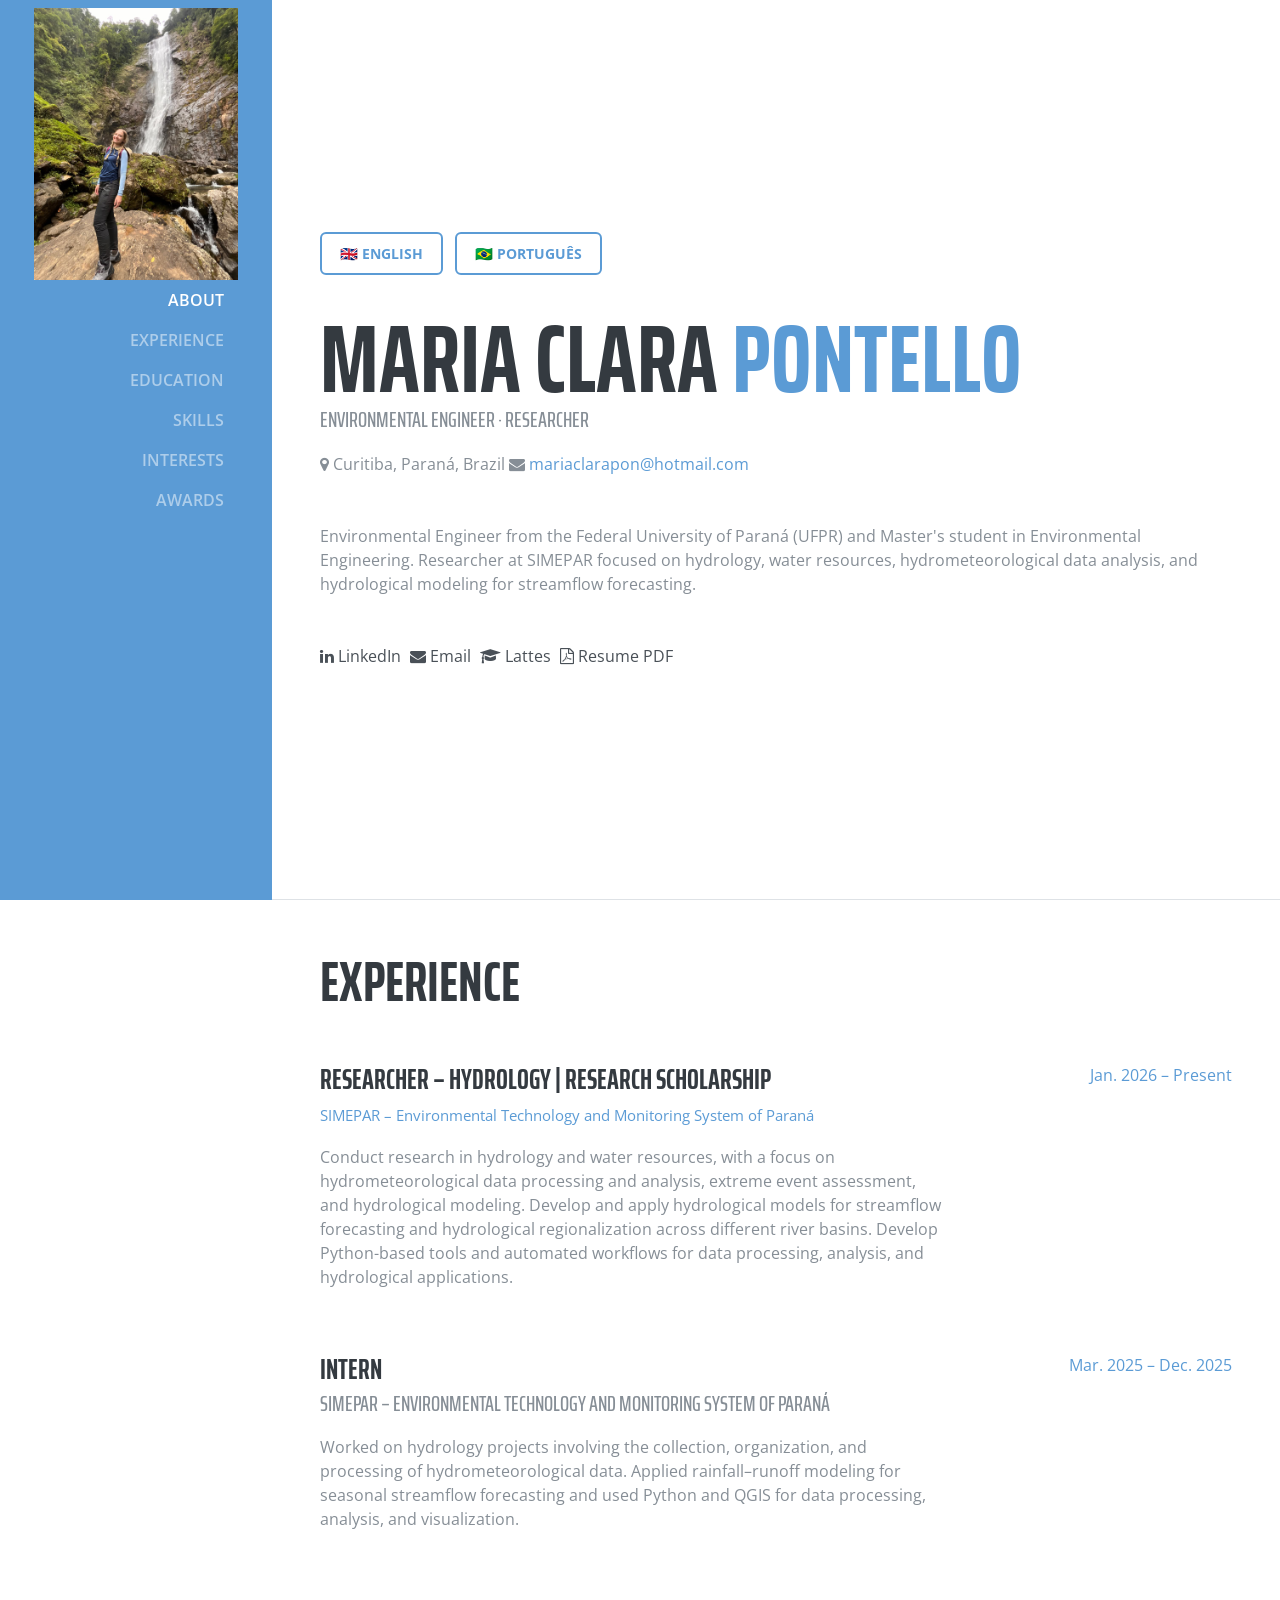
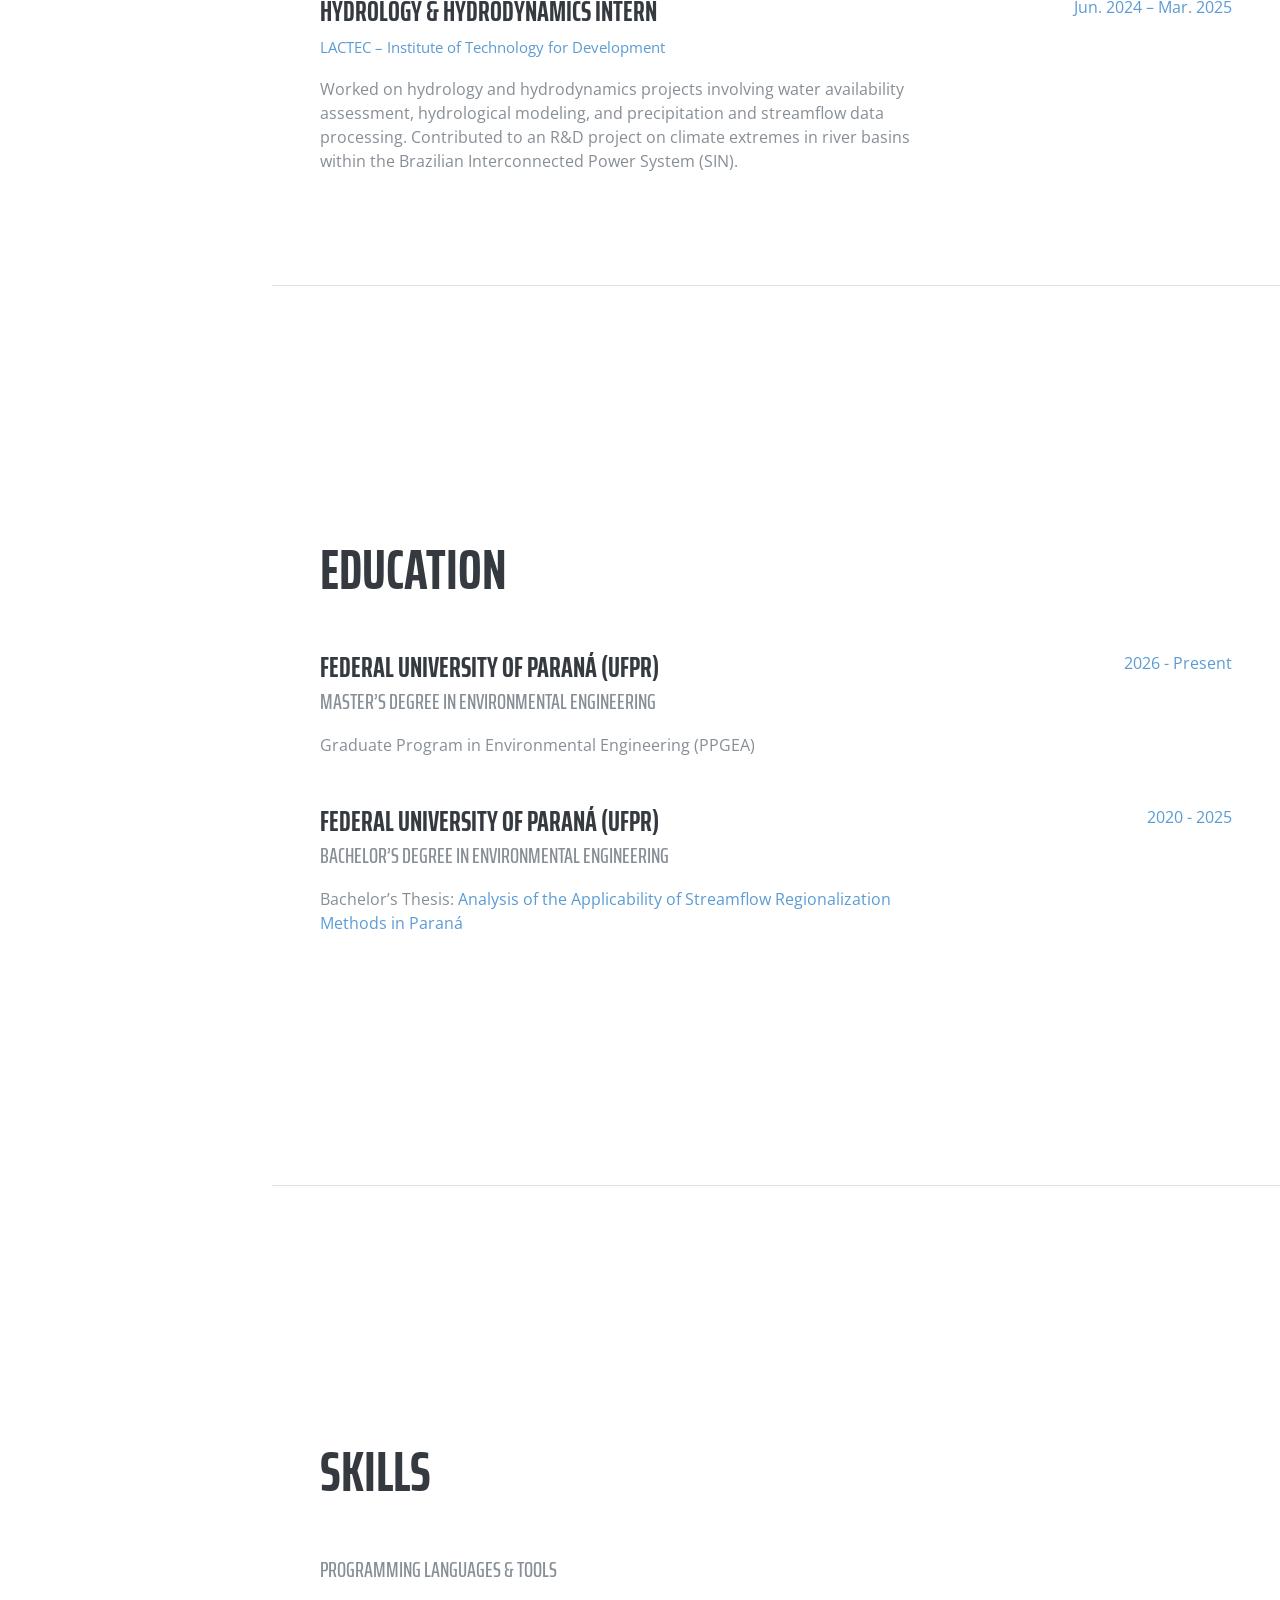
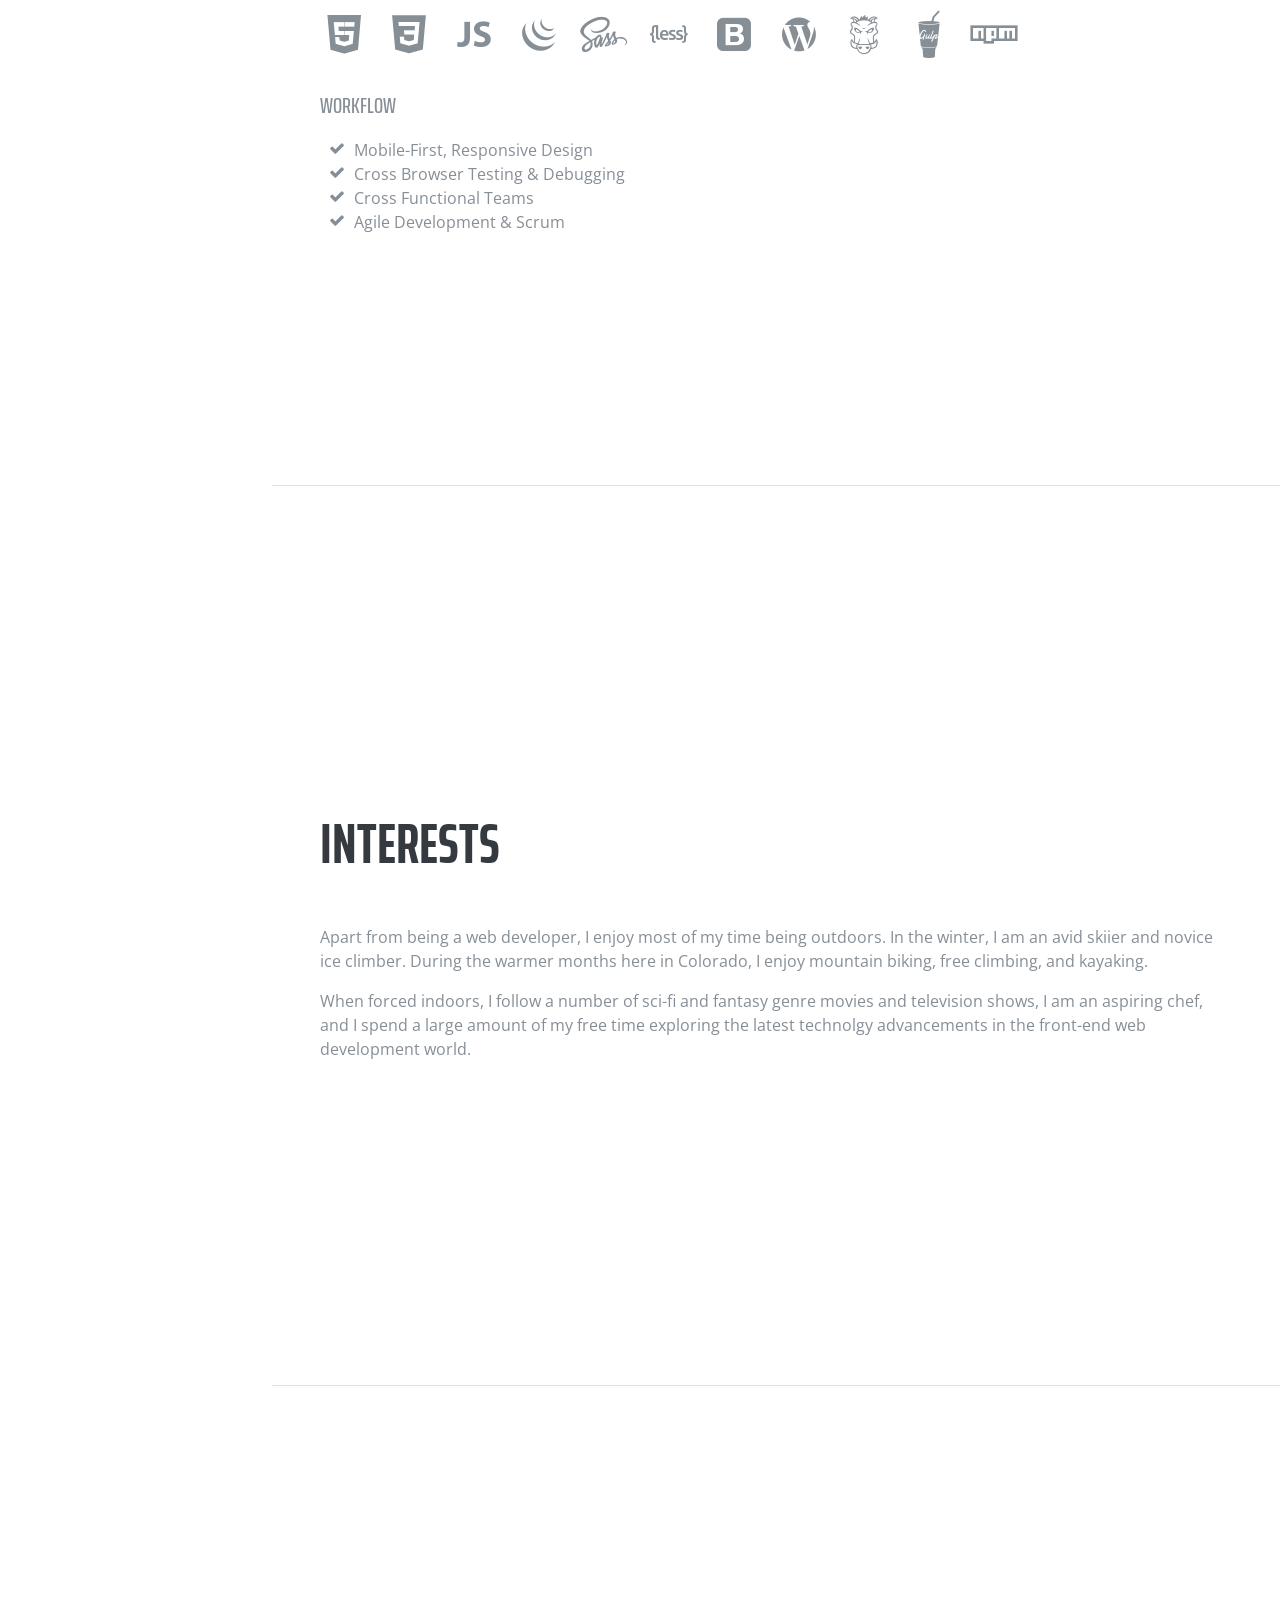
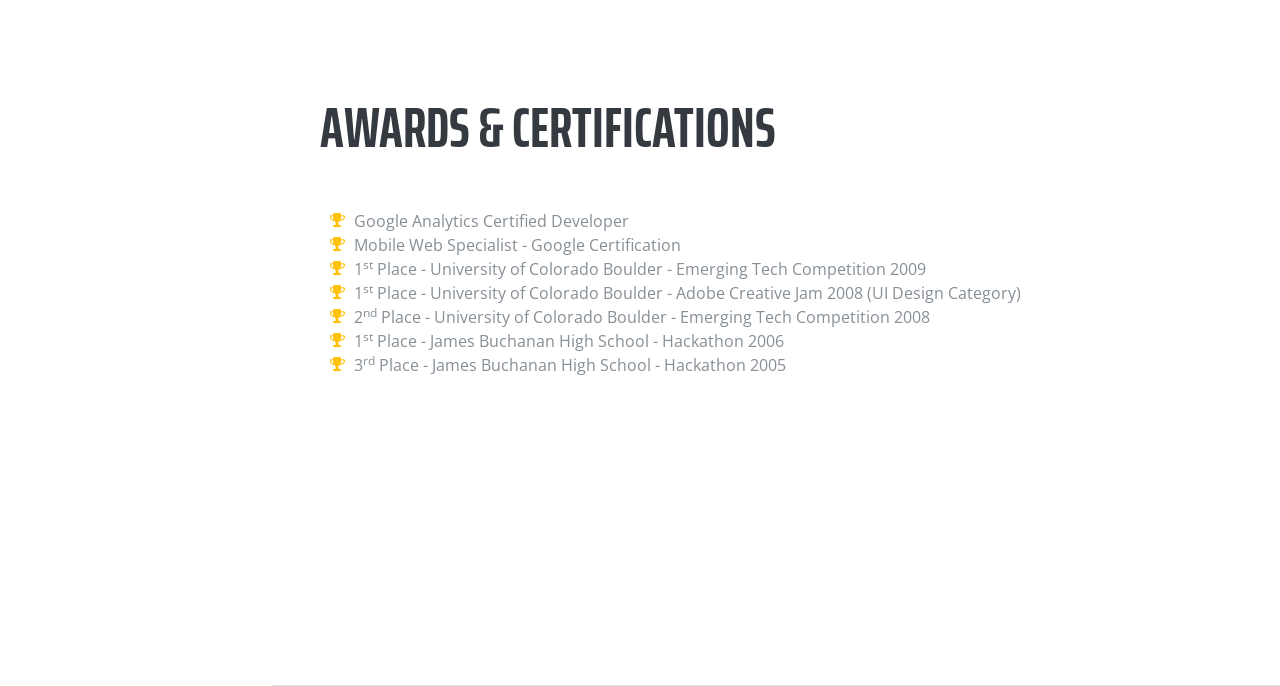
==== commit ecf59b37: "Revise experience section with updated content and links Updated job titles, added links to organiza" ====
--- a/index.html
+++ b/index.html
@@ -164,15 +164,30 @@
           <h2 class="mb-5">Experience</h2>
 
           <div class="resume-item d-flex flex-column flex-md-row mb-5">
-            <div class="resume-content mr-auto">
-              <h3 class="mb-0">Researcher – Hydrology | Research Scholarship</h3>
-              <div class="subheading mb-3">SIMEPAR – Environmental Technology and Monitoring System of Paraná</div>
-              <p>Conduct research in hydrology and water resources, with a focus on hydrometeorological data processing and analysis, extreme event assessment, and hydrological modeling. Develop and apply hydrological models for streamflow forecasting and hydrological regionalization across different river basins. Develop Python-based tools and automated workflows for data processing, analysis, and hydrological applications.</p>
+          <div class="resume-content mr-auto">
+            <h3 class="mb-0">Researcher – Hydrology | Research Scholarship</h3>
+        
+            <div class="subheading mb-3">
+              <a href="https://www.simepar.br/" target="_blank">
+                SIMEPAR – Environmental Technology and Monitoring System of Paraná
+              </a>
             </div>
-            <div class="resume-date text-md-right">
-              <span class="text-primary">Jan. 2026 – Present</span>
-            </div>
-          </div>
+        
+            <p>
+              Conduct research in hydrology and water resources, with a focus on
+              hydrometeorological data processing and analysis, extreme event assessment,
+              and hydrological modeling. Develop and apply hydrological models for
+              streamflow forecasting and hydrological regionalization across different
+              river basins. Develop Python-based tools and automated workflows for data
+              processing, analysis, and hydrological applications.
+            </p>
+          </div>
+        
+          <div class="resume-date text-md-right">
+            <span class="text-primary">Jan. 2026 – Present</span>
+          </div>
+        </div>
+
 
           <div class="resume-item d-flex flex-column flex-md-row mb-5">
             <div class="resume-content mr-auto">
@@ -186,15 +201,20 @@
           </div>
 
           <div class="resume-item d-flex flex-column flex-md-row mb-5">
-            <div class="resume-content mr-auto">
-              <h3 class="mb-0">Intern</h3>
-              <div class="subheading mb-3">LACTEC – Institute of Technology for Development</div>
-              <p>Worked on hydrology and hydrodynamics projects involving water availability assessment, hydrological modeling, and precipitation and streamflow data processing. Contributed to an R&D project on climate extremes in river basins within the Brazilian Interconnected Power System (SIN).</p>
+          <div class="resume-content mr-auto">
+            <h3 class="mb-0">Hydrology & Hydrodynamics Intern</h3>
+            <div class="subheading mb-3">
+              <a href="https://lactec.com.br/" target="_blank">
+                LACTEC – Institute of Technology for Development
+              </a>
             </div>
-            <div class="resume-date text-md-right">
-              <span class="text-primary">Jun. 2024 – Mar. 2025</span>
-            </div>
-          </div>
+            <p>Worked on hydrology and hydrodynamics projects involving water availability assessment, hydrological modeling, and precipitation and streamflow data processing. Contributed to an R&D project on climate extremes in river basins within the Brazilian Interconnected Power System (SIN).</p>
+          </div>
+          <div class="resume-date text-md-right">
+            <span class="text-primary">Jun. 2024 – Mar. 2025</span>
+          </div>
+        </div>
+
 
         </div>
 
@@ -216,14 +236,20 @@
         </div>
     
         <div class="resume-item d-flex flex-column flex-md-row">
-          <div class="resume-content mr-auto">
-            <h3 class="mb-0">Federal University of Paraná (UFPR)</h3>
-            <div class="subheading mb-3">Bachelor’s Degree in Environmental Engineering</div>
-          </div>
-          <div class="resume-date text-md-right">
-            <span class="text-primary">2020 - 2025</span>
-          </div>
-        </div>
+        <div class="resume-content mr-auto">
+          <h3 class="mb-0">Federal University of Paraná (UFPR)</h3>
+          <div class="subheading mb-3">Bachelor’s Degree in Environmental Engineering</div>
+          <div>
+            Bachelor’s Thesis:
+            <a href="pdfs/tcc.pdf" target="_blank">Analysis of the Applicability of Streamflow Regionalization Methods in Paraná</a>
+          </div>
+        </div>
+
+  <div class="resume-date text-md-right">
+    <span class="text-primary">2020 - 2025</span>
+  </div>
+</div>
+
     
       </div>
     </section>
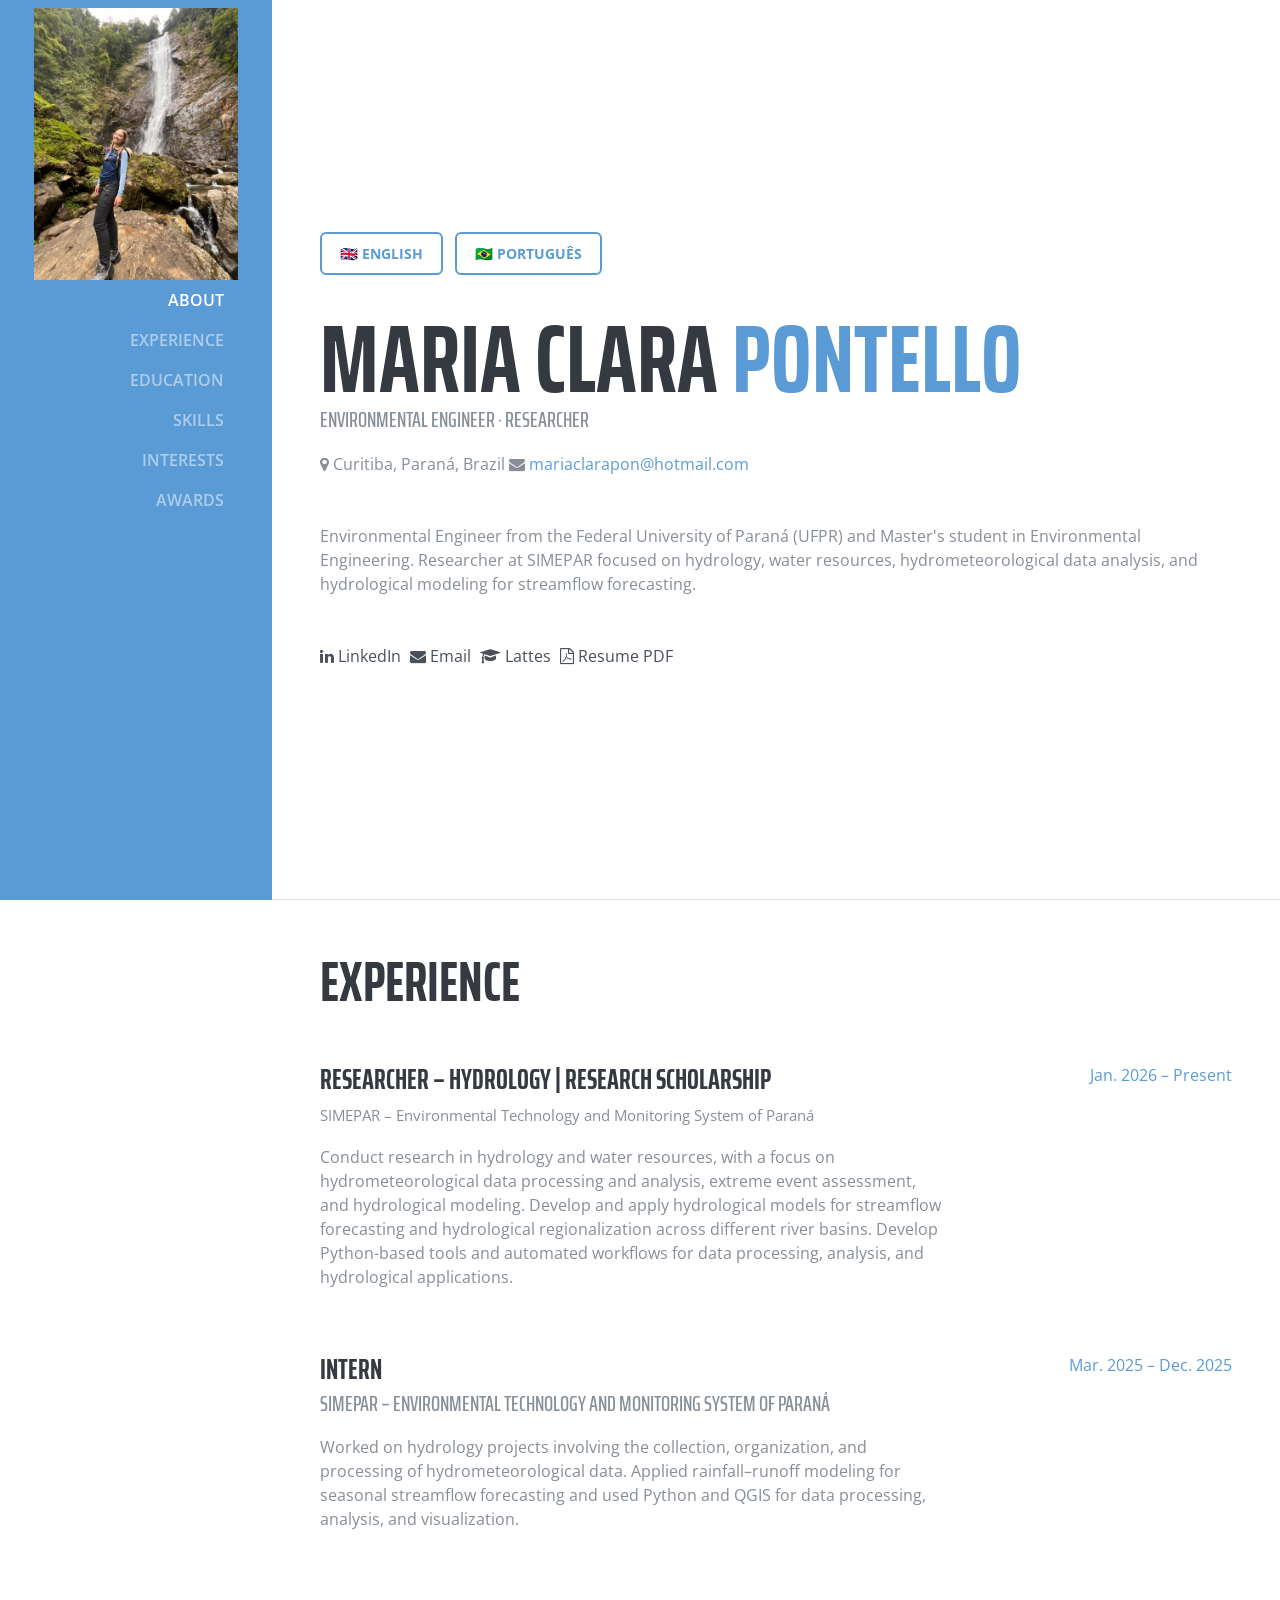
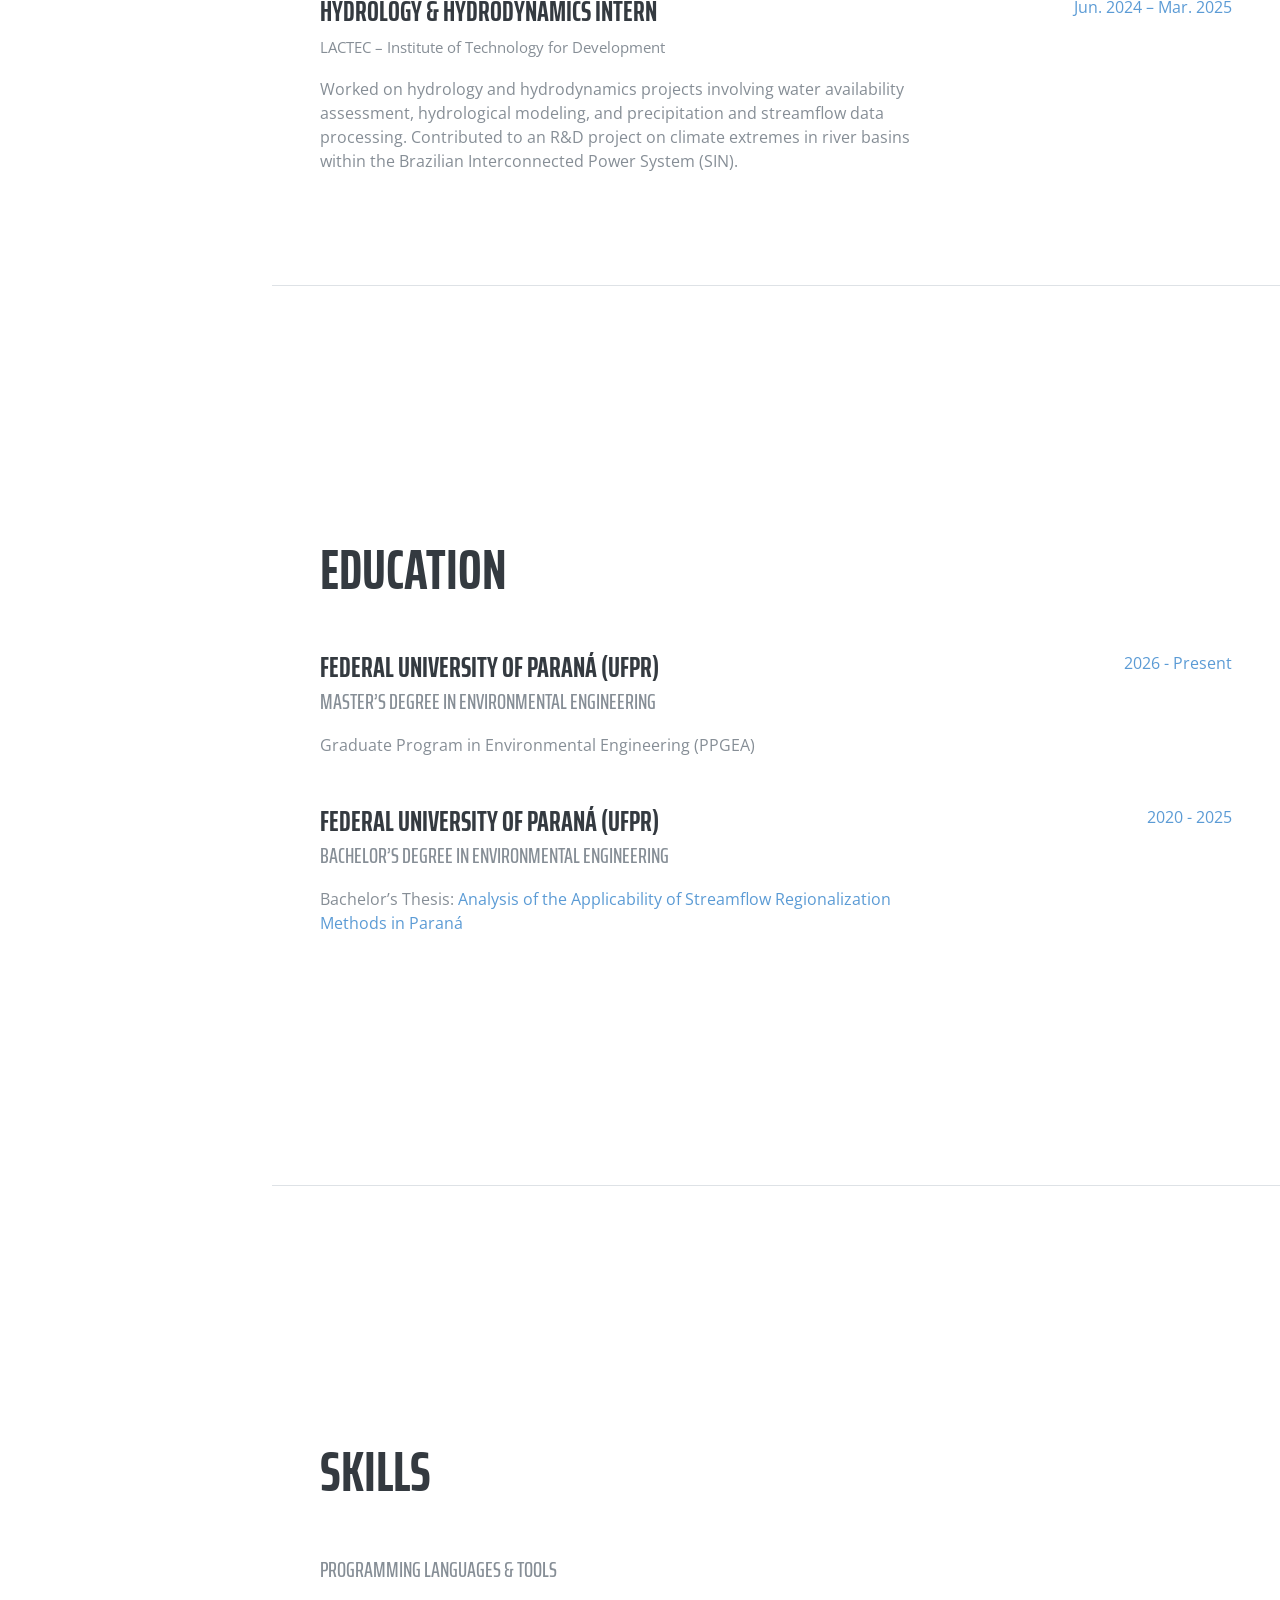
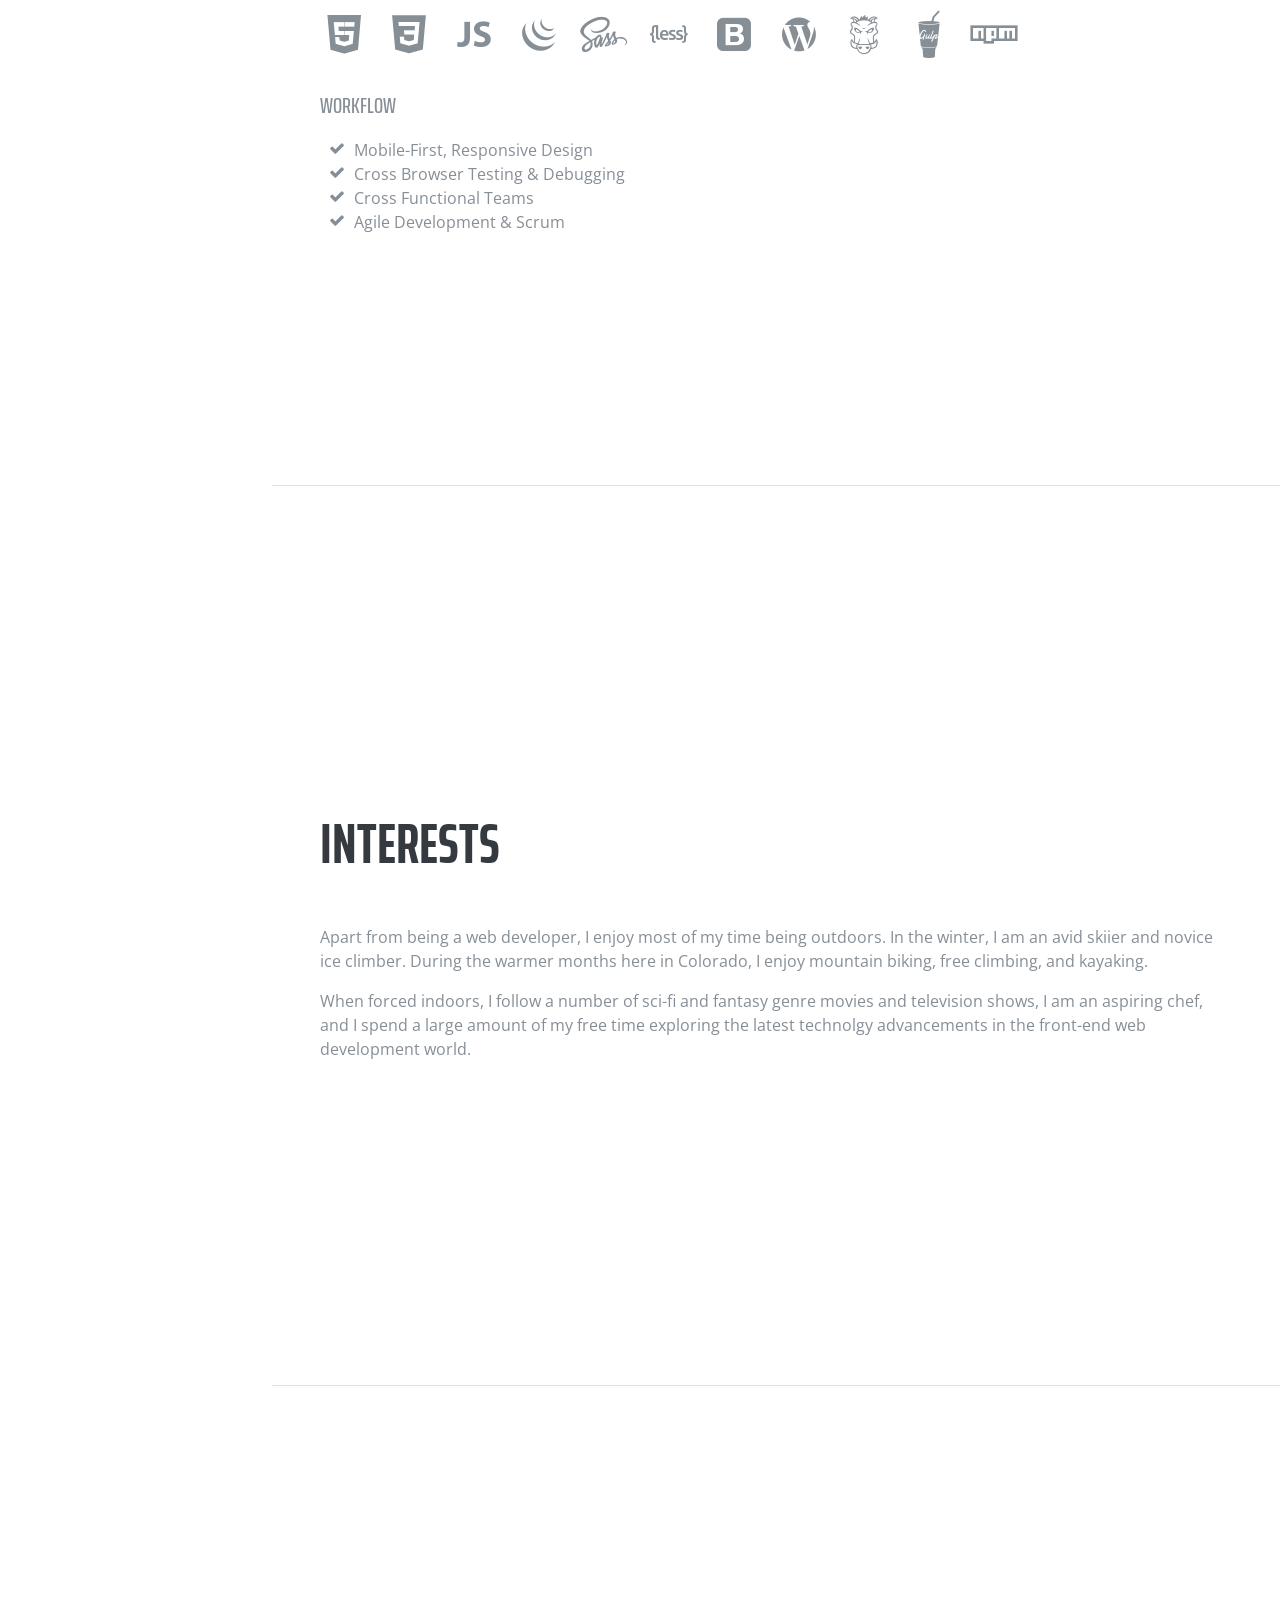
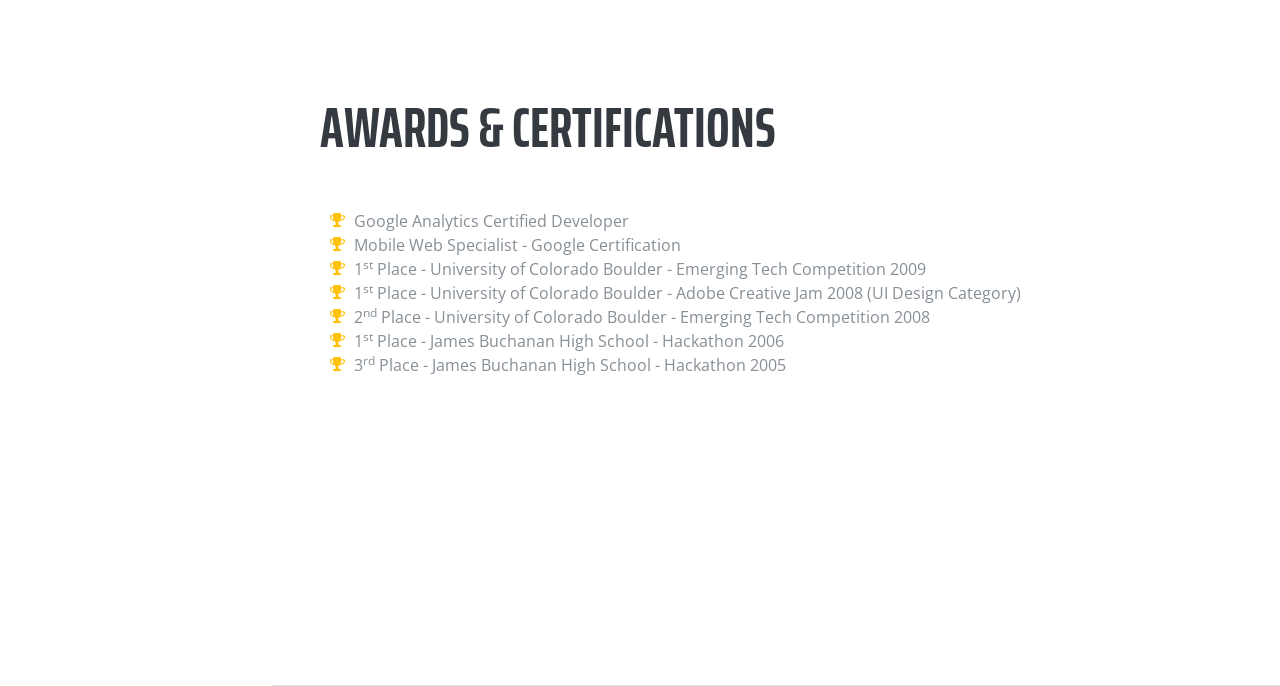
==== commit eb86f04c: "Update thesis PDF link in index.html" ====
--- a/index.html
+++ b/index.html
@@ -168,10 +168,11 @@
             <h3 class="mb-0">Researcher – Hydrology | Research Scholarship</h3>
         
             <div class="subheading mb-3">
-              <a href="https://www.simepar.br/" target="_blank">
-                SIMEPAR – Environmental Technology and Monitoring System of Paraná
-              </a>
-            </div>
+            <a href="https://www.simepar.br/" target="_blank" class="company-link">
+              SIMEPAR – Environmental Technology and Monitoring System of Paraná
+            </a>
+          </div>
+
         
             <p>
               Conduct research in hydrology and water resources, with a focus on
@@ -204,10 +205,11 @@
           <div class="resume-content mr-auto">
             <h3 class="mb-0">Hydrology & Hydrodynamics Intern</h3>
             <div class="subheading mb-3">
-              <a href="https://lactec.com.br/" target="_blank">
-                LACTEC – Institute of Technology for Development
-              </a>
-            </div>
+            <a href="https://lactec.com.br/" target="_blank" class="company-link">
+              LACTEC – Institute of Technology for Development
+            </a>
+          </div>
+
             <p>Worked on hydrology and hydrodynamics projects involving water availability assessment, hydrological modeling, and precipitation and streamflow data processing. Contributed to an R&D project on climate extremes in river basins within the Brazilian Interconnected Power System (SIN).</p>
           </div>
           <div class="resume-date text-md-right">
@@ -241,7 +243,7 @@
           <div class="subheading mb-3">Bachelor’s Degree in Environmental Engineering</div>
           <div>
             Bachelor’s Thesis:
-            <a href="pdfs/tcc.pdf" target="_blank">Analysis of the Applicability of Streamflow Regionalization Methods in Paraná</a>
+            <a href="pdfs/MariaClaraPontello_TCCII.pdf" target="_blank">Analysis of the Applicability of Streamflow Regionalization Methods in Paraná</a>
           </div>
         </div>
 
--- a/css/resume.min.css
+++ b/css/resume.min.css
@@ -202,3 +202,17 @@
   border-color:#5B9BD5;
 }
 
+
+  .company-link {
+  color: inherit;
+  font-size: inherit;
+  font-weight: inherit;
+  text-decoration: none;
+}
+
+.company-link:hover {
+  color: inherit;
+  text-decoration: underline;
+}
+
+
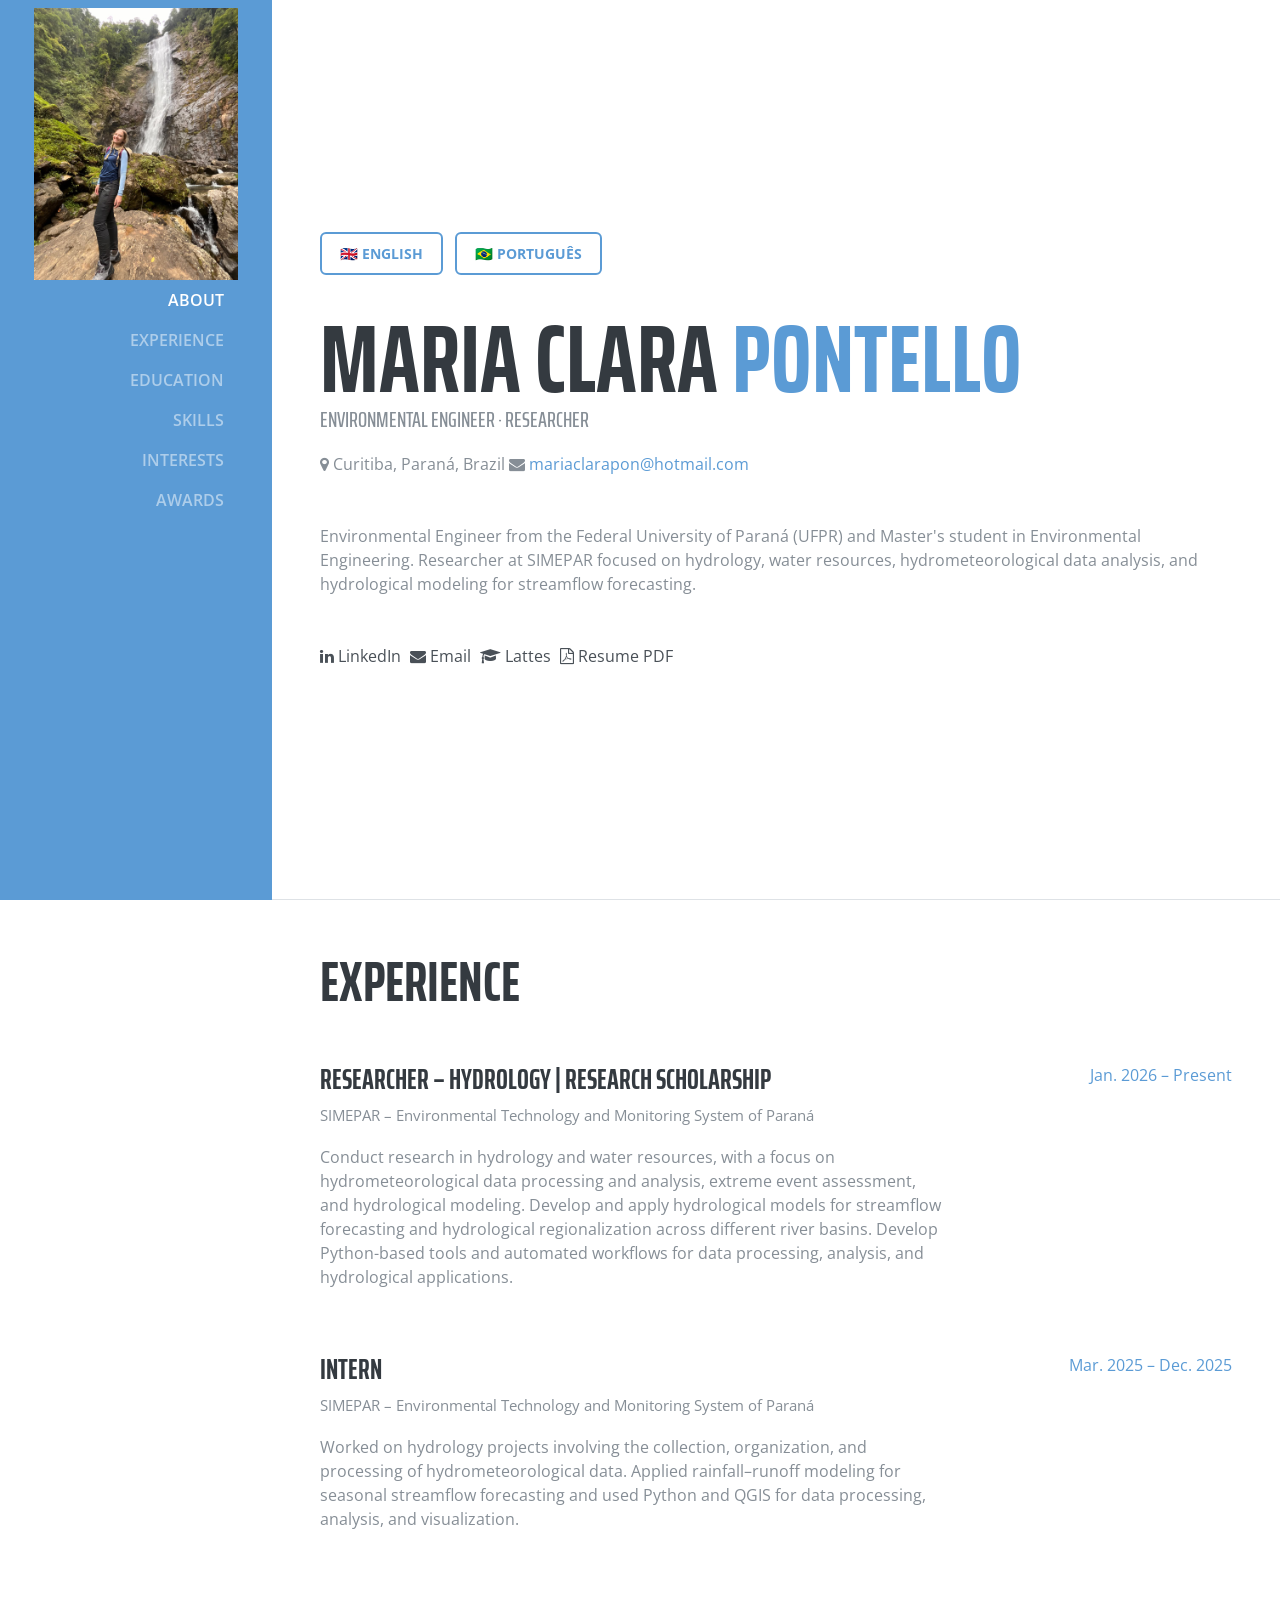
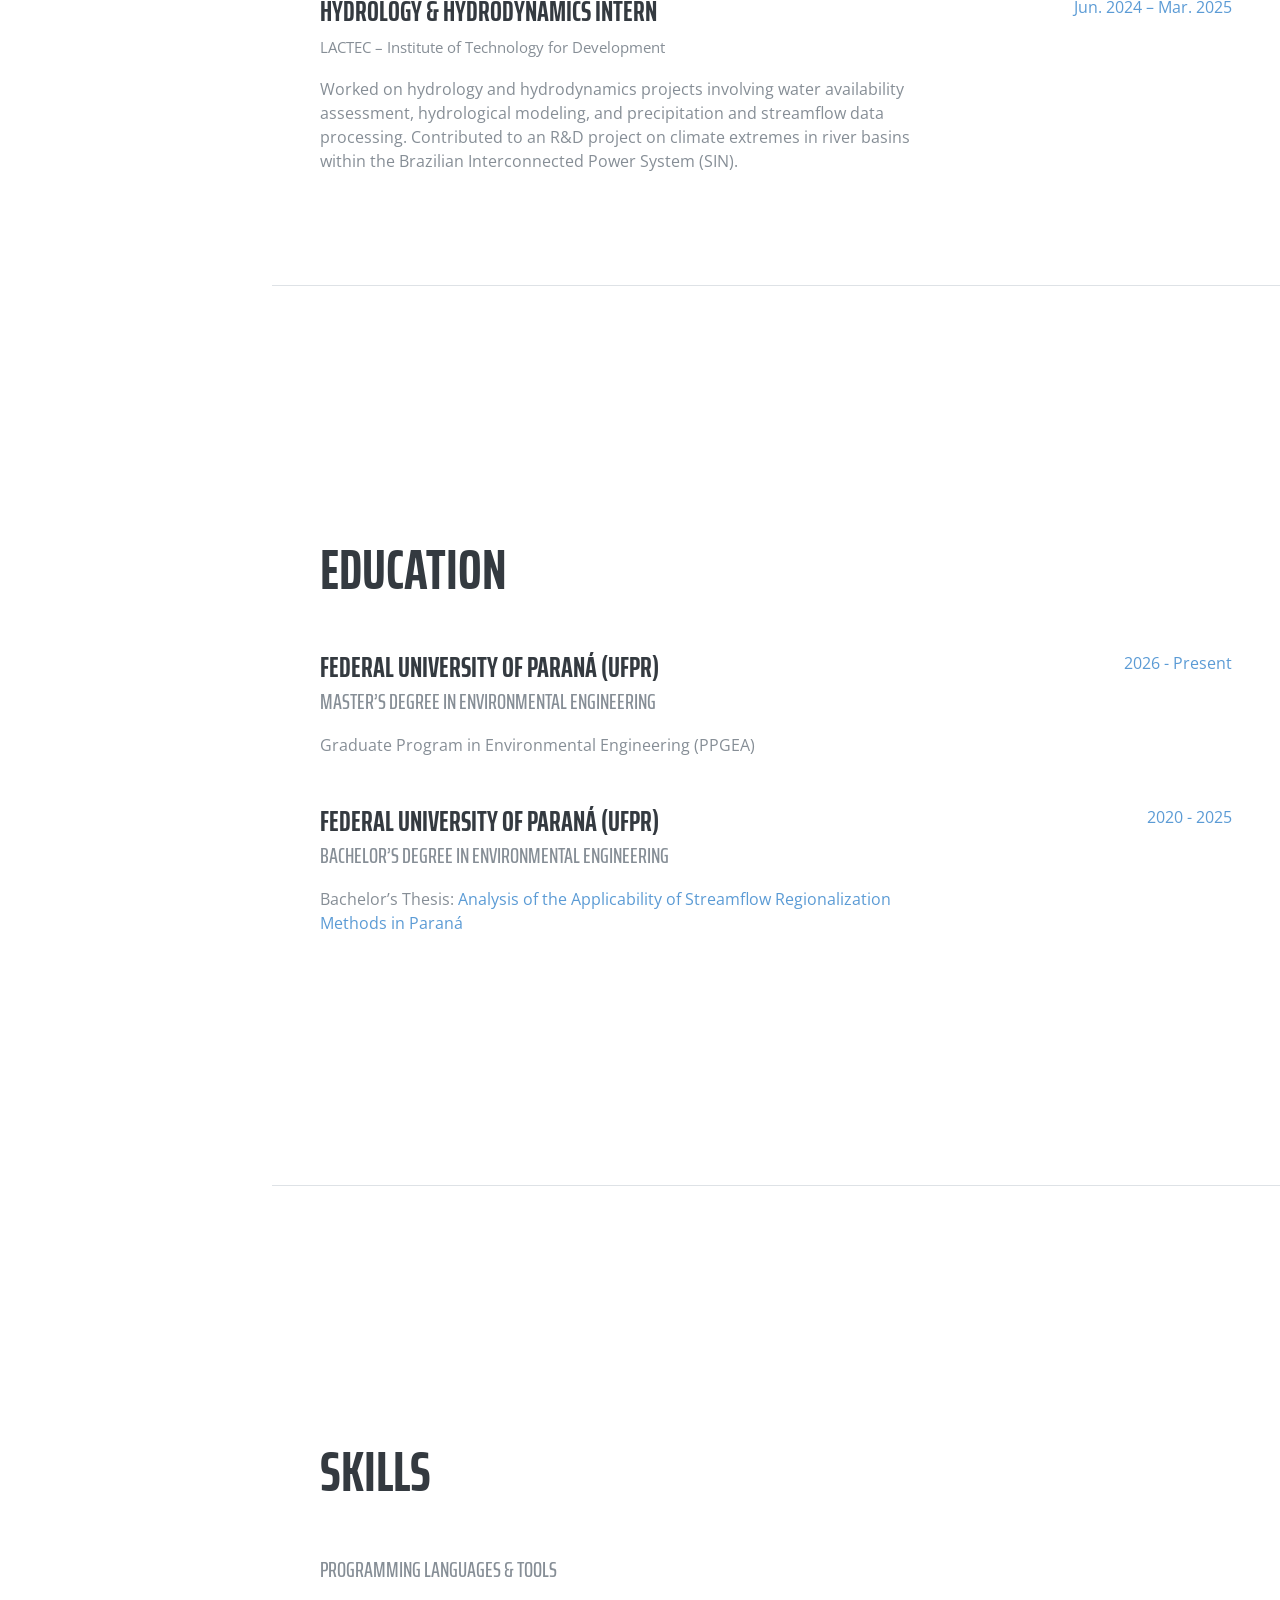
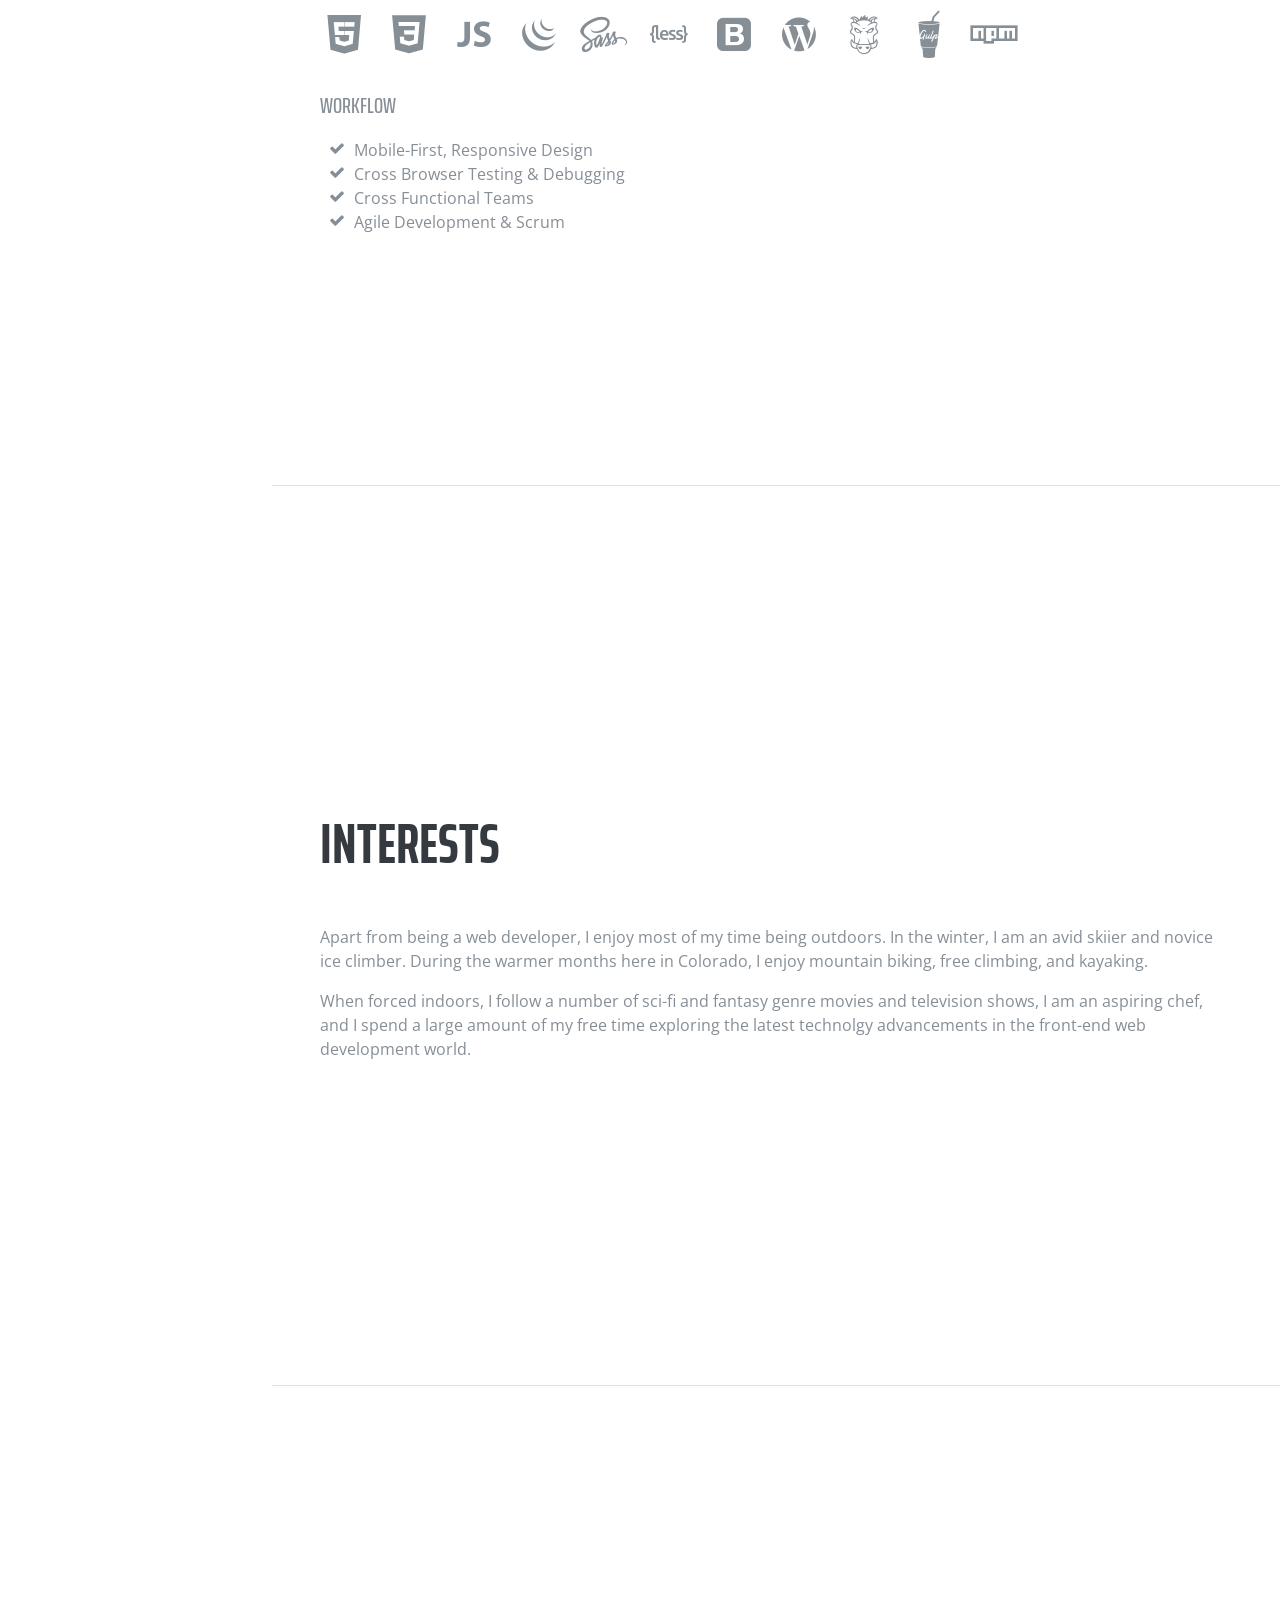
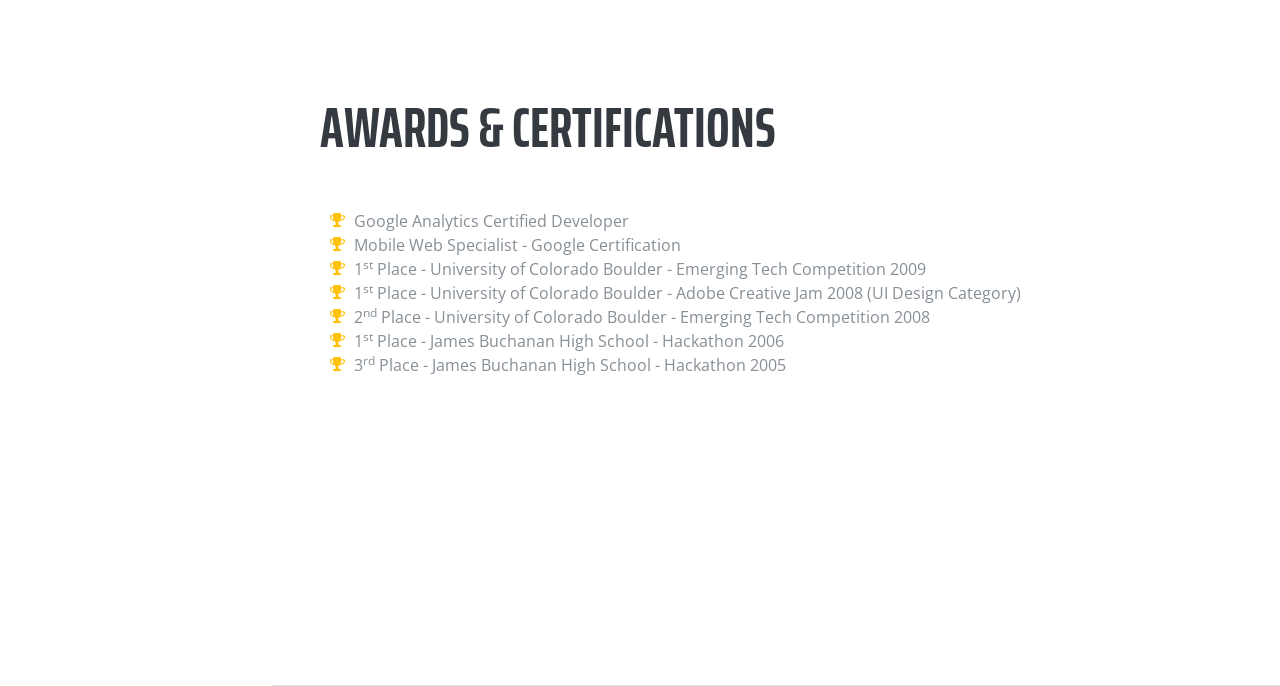
==== commit 092473ac: "Update index.html" ====
--- a/index.html
+++ b/index.html
@@ -193,7 +193,11 @@
           <div class="resume-item d-flex flex-column flex-md-row mb-5">
             <div class="resume-content mr-auto">
               <h3 class="mb-0">Intern</h3>
-              <div class="subheading mb-3">SIMEPAR – Environmental Technology and Monitoring System of Paraná</div>
+               <div class="subheading mb-3">
+                <a href="https://www.simepar.br/" target="_blank" class="company-link">
+                  SIMEPAR – Environmental Technology and Monitoring System of Paraná
+                </a>
+              </div>
               <p>Worked on hydrology projects involving the collection, organization, and processing of hydrometeorological data. Applied rainfall–runoff modeling for seasonal streamflow forecasting and used Python and QGIS for data processing, analysis, and visualization.</p>
             </div>
             <div class="resume-date text-md-right">
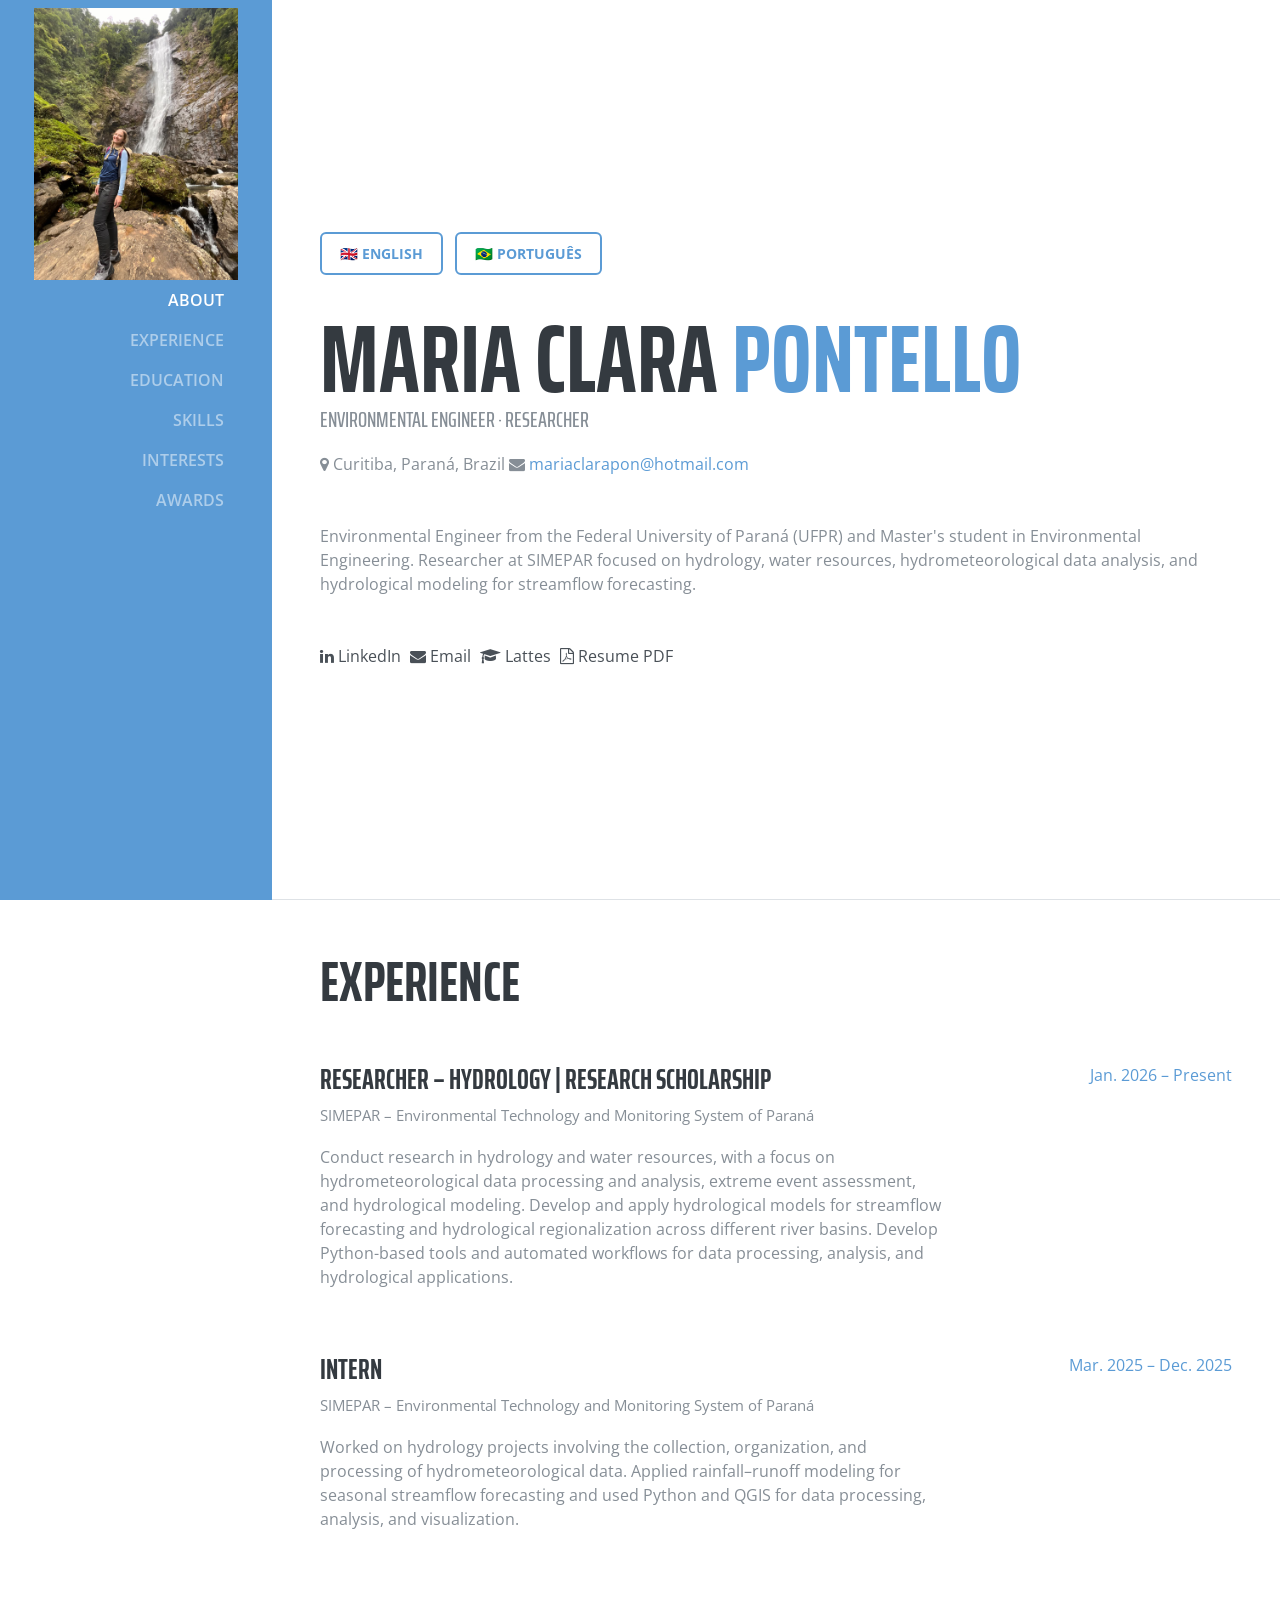
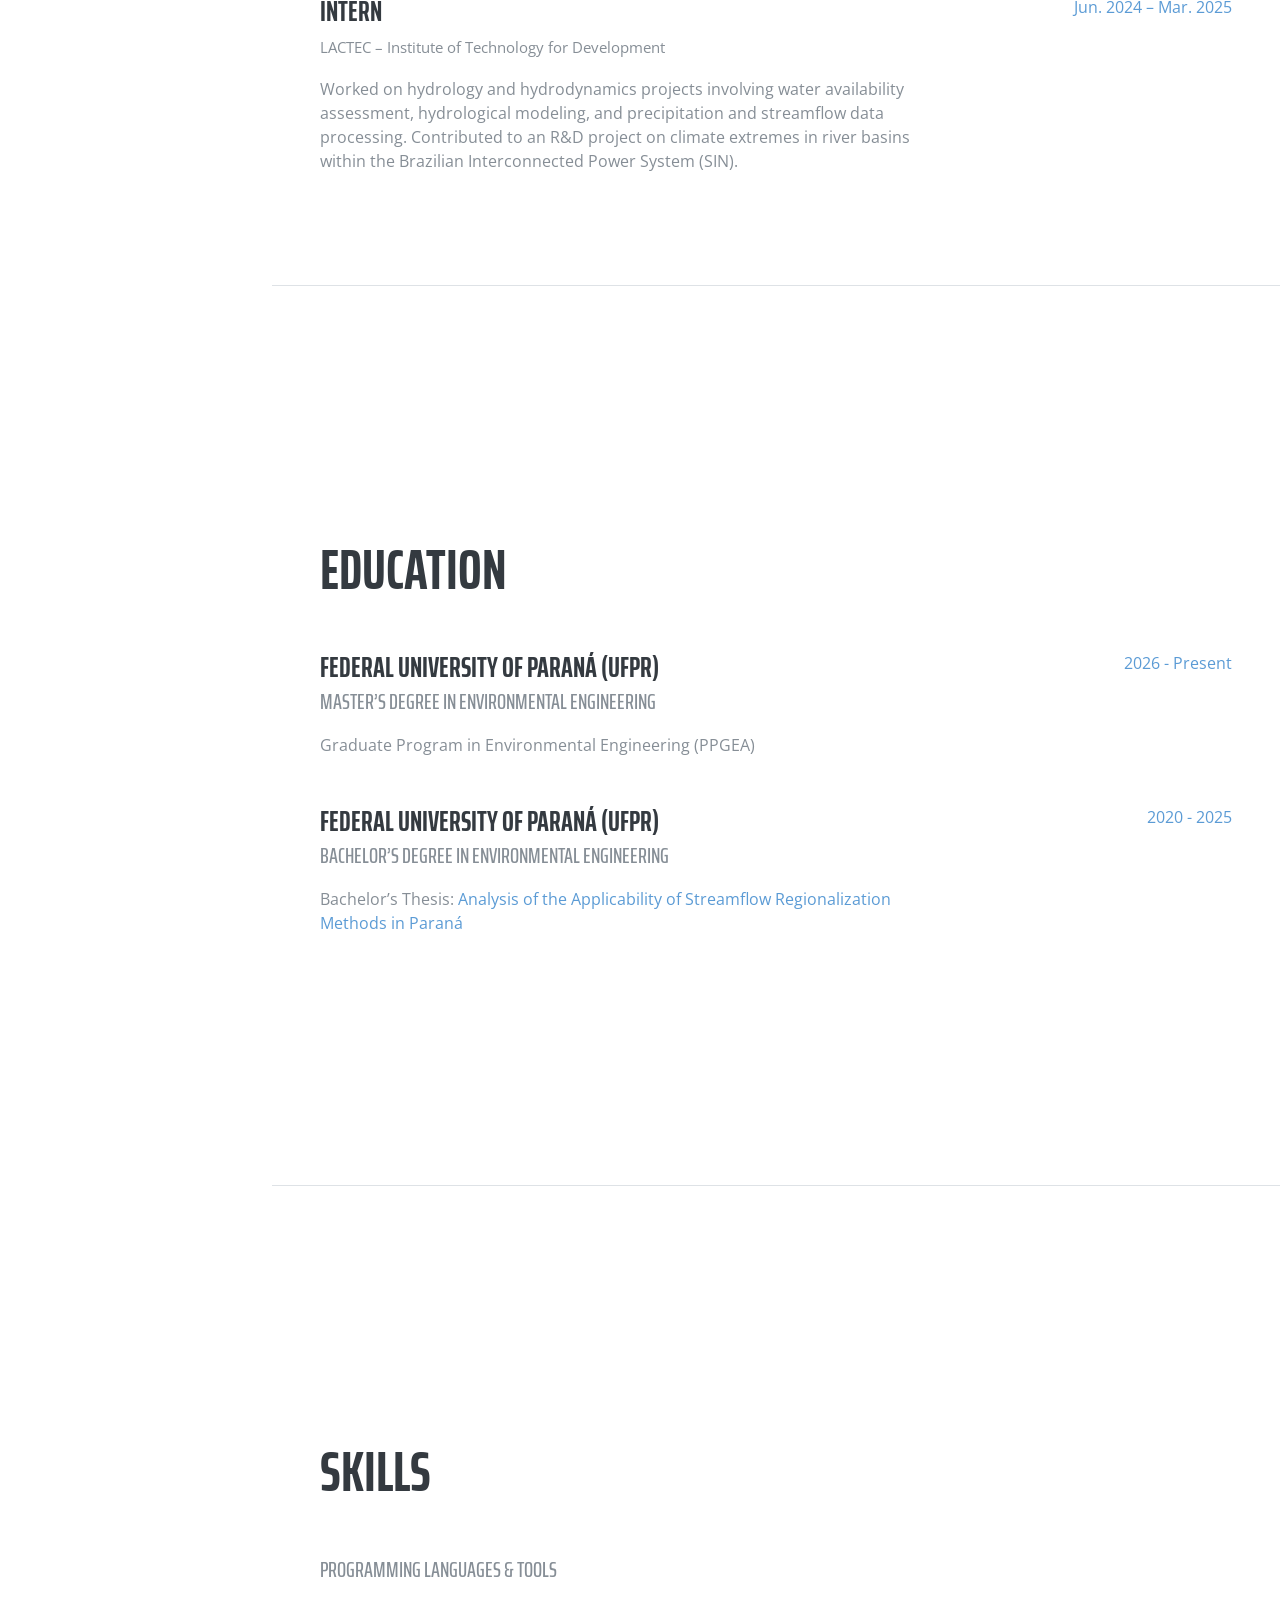
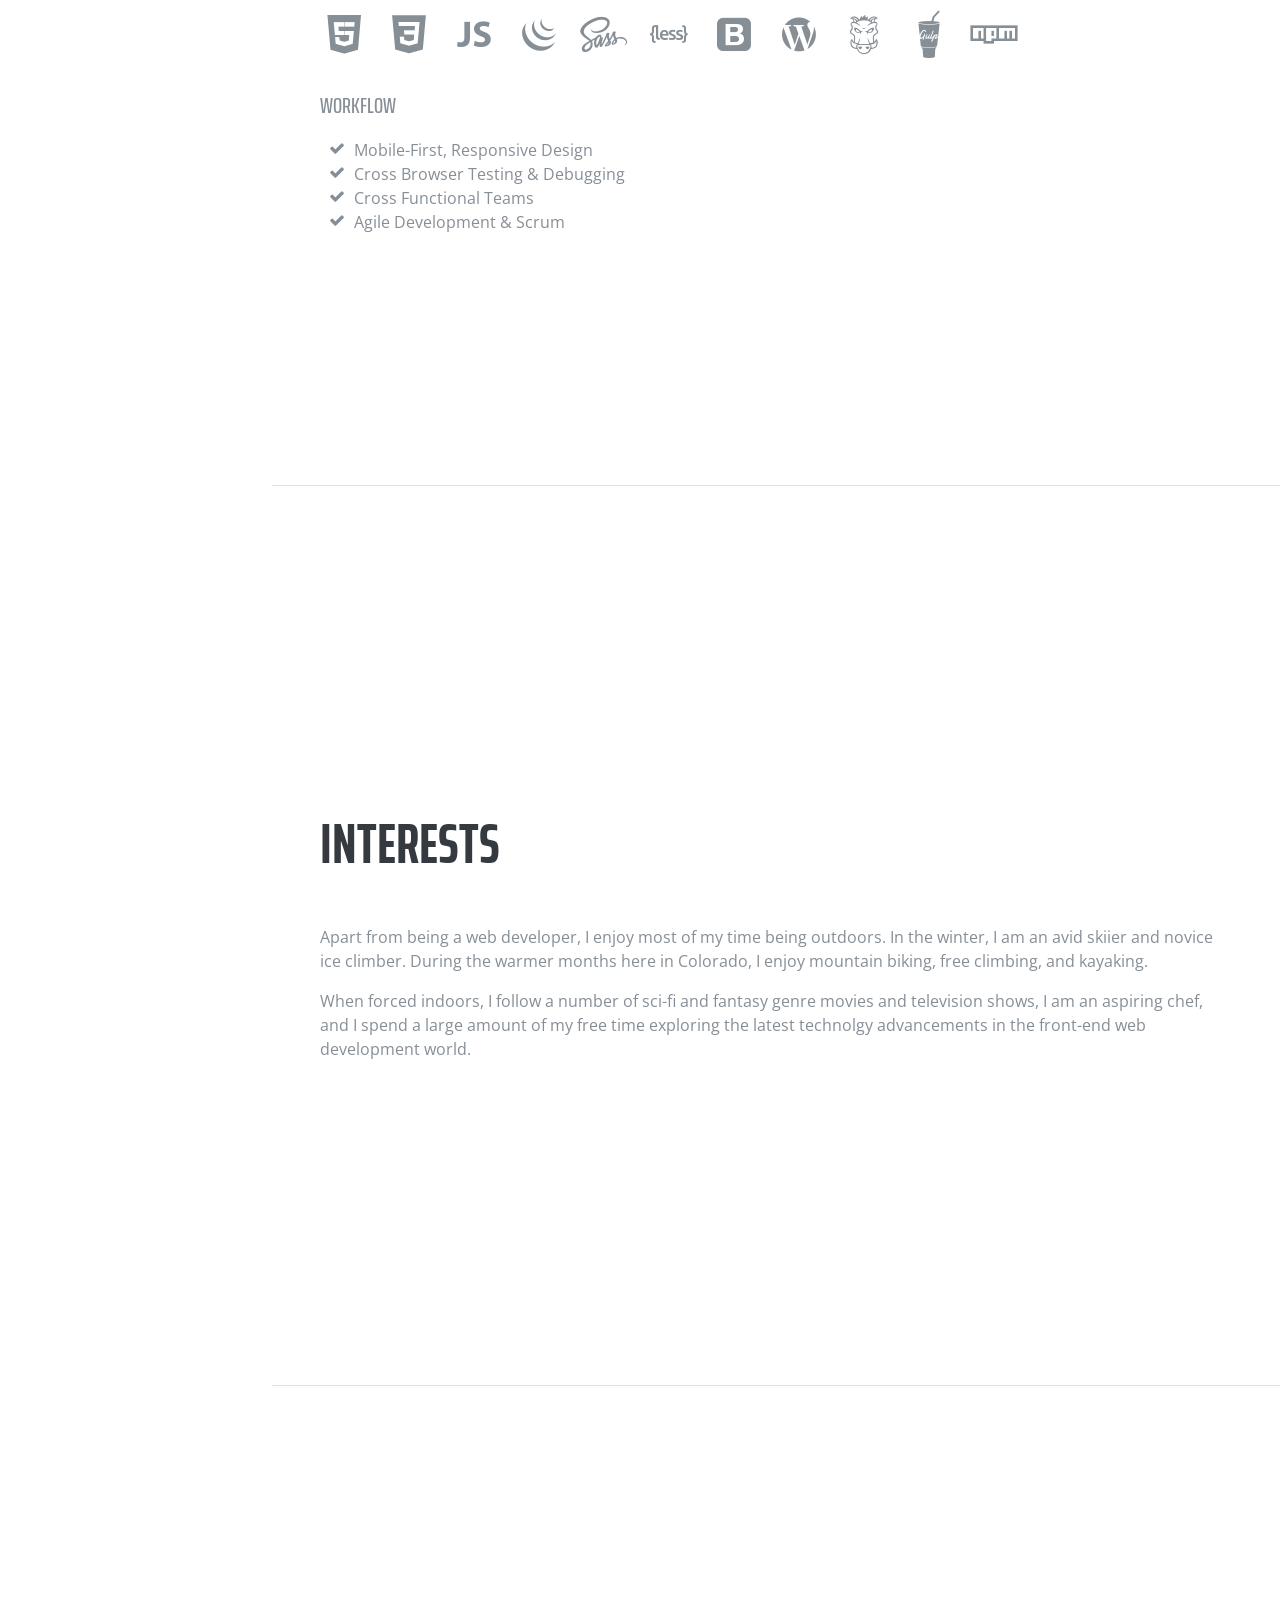
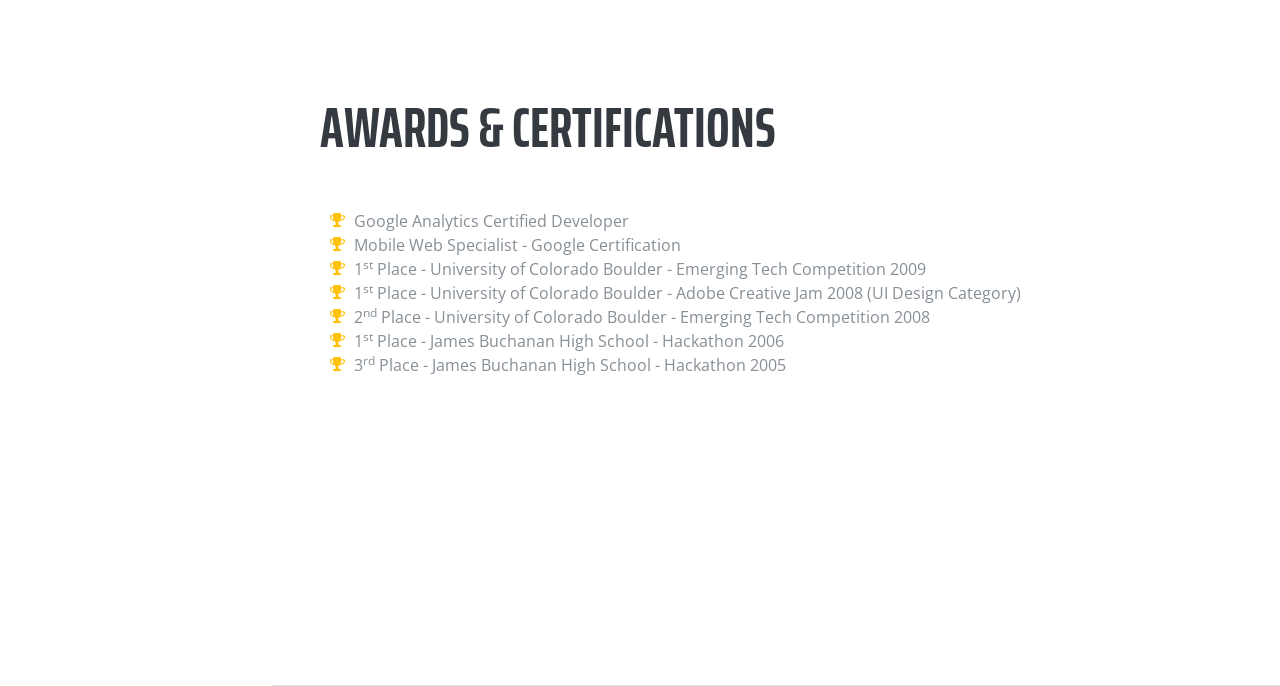
==== commit ca0a1211: "Change internship title to 'Intern'" ====
--- a/index.html
+++ b/index.html
@@ -207,7 +207,7 @@
 
           <div class="resume-item d-flex flex-column flex-md-row mb-5">
           <div class="resume-content mr-auto">
-            <h3 class="mb-0">Hydrology & Hydrodynamics Intern</h3>
+            <h3 class="mb-0">Intern</h3>
             <div class="subheading mb-3">
             <a href="https://lactec.com.br/" target="_blank" class="company-link">
               LACTEC – Institute of Technology for Development
--- a/css/resume.min.css
+++ b/css/resume.min.css
@@ -58,6 +58,9 @@
   font-weight:600;
   text-transform:uppercase;
 }
+
+
+/* SIDEBAR - DESKTOP */
 
 @media (min-width:992px){
 
@@ -71,7 +74,6 @@
     width:17rem;
     height:100vh;
   }
-
 
   #sideNav .navbar-brand{
     display:flex;
@@ -96,7 +98,6 @@
     display:block;
   }
 
-
   #sideNav .navbar-collapse{
     display:flex;
     align-items:flex-start;
@@ -120,6 +121,10 @@
     padding-right:2rem;
   }
 
+} /* fecha o @media do desktop */
+
+
+/* SECTIONS */
 
 section.resume-section{
   border-bottom:1px solid #dee2e6;
@@ -149,6 +154,9 @@
     padding-bottom:3rem!important;
   }
 }
+
+
+/* COLORS */
 
 .bg-primary{
   background-color:#5B9BD5!important;
@@ -174,7 +182,9 @@
   font-weight:400;
   text-transform:none;
 }
-/* SELETOR DE IDIOMA - PÁGINA PRINCIPAL */
+
+
+/* SELETOR DE IDIOMA */
 
 .language-switcher-main{
   display:flex;
@@ -203,16 +213,16 @@
 }
 
 
-  .company-link {
-  color: inherit;
-  font-size: inherit;
-  font-weight: inherit;
-  text-decoration: none;
-}
-
-.company-link:hover {
-  color: inherit;
-  text-decoration: underline;
-}
-
-
+/* LINKS DAS EMPRESAS */
+
+.company-link{
+  color:inherit;
+  font-size:inherit;
+  font-weight:inherit;
+  text-decoration:none;
+}
+
+.company-link:hover{
+  color:inherit;
+  text-decoration:underline;
+}
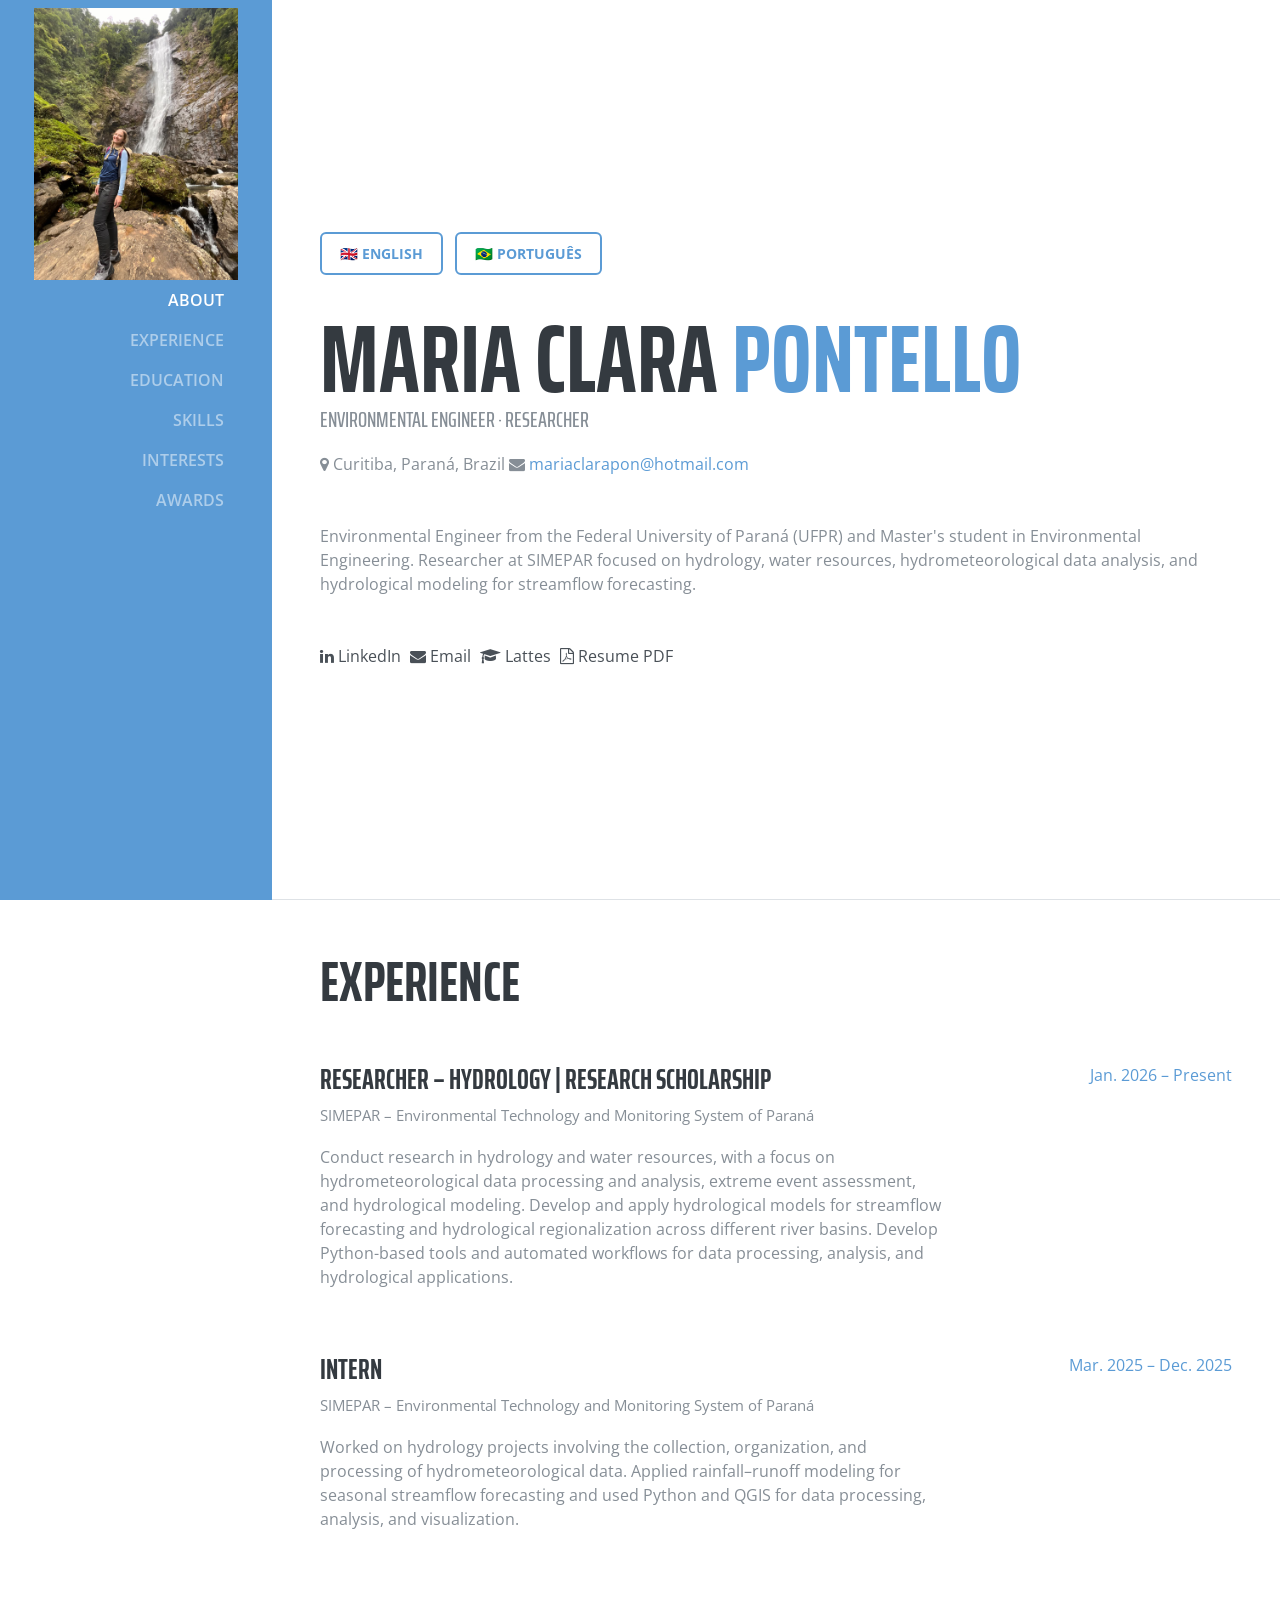
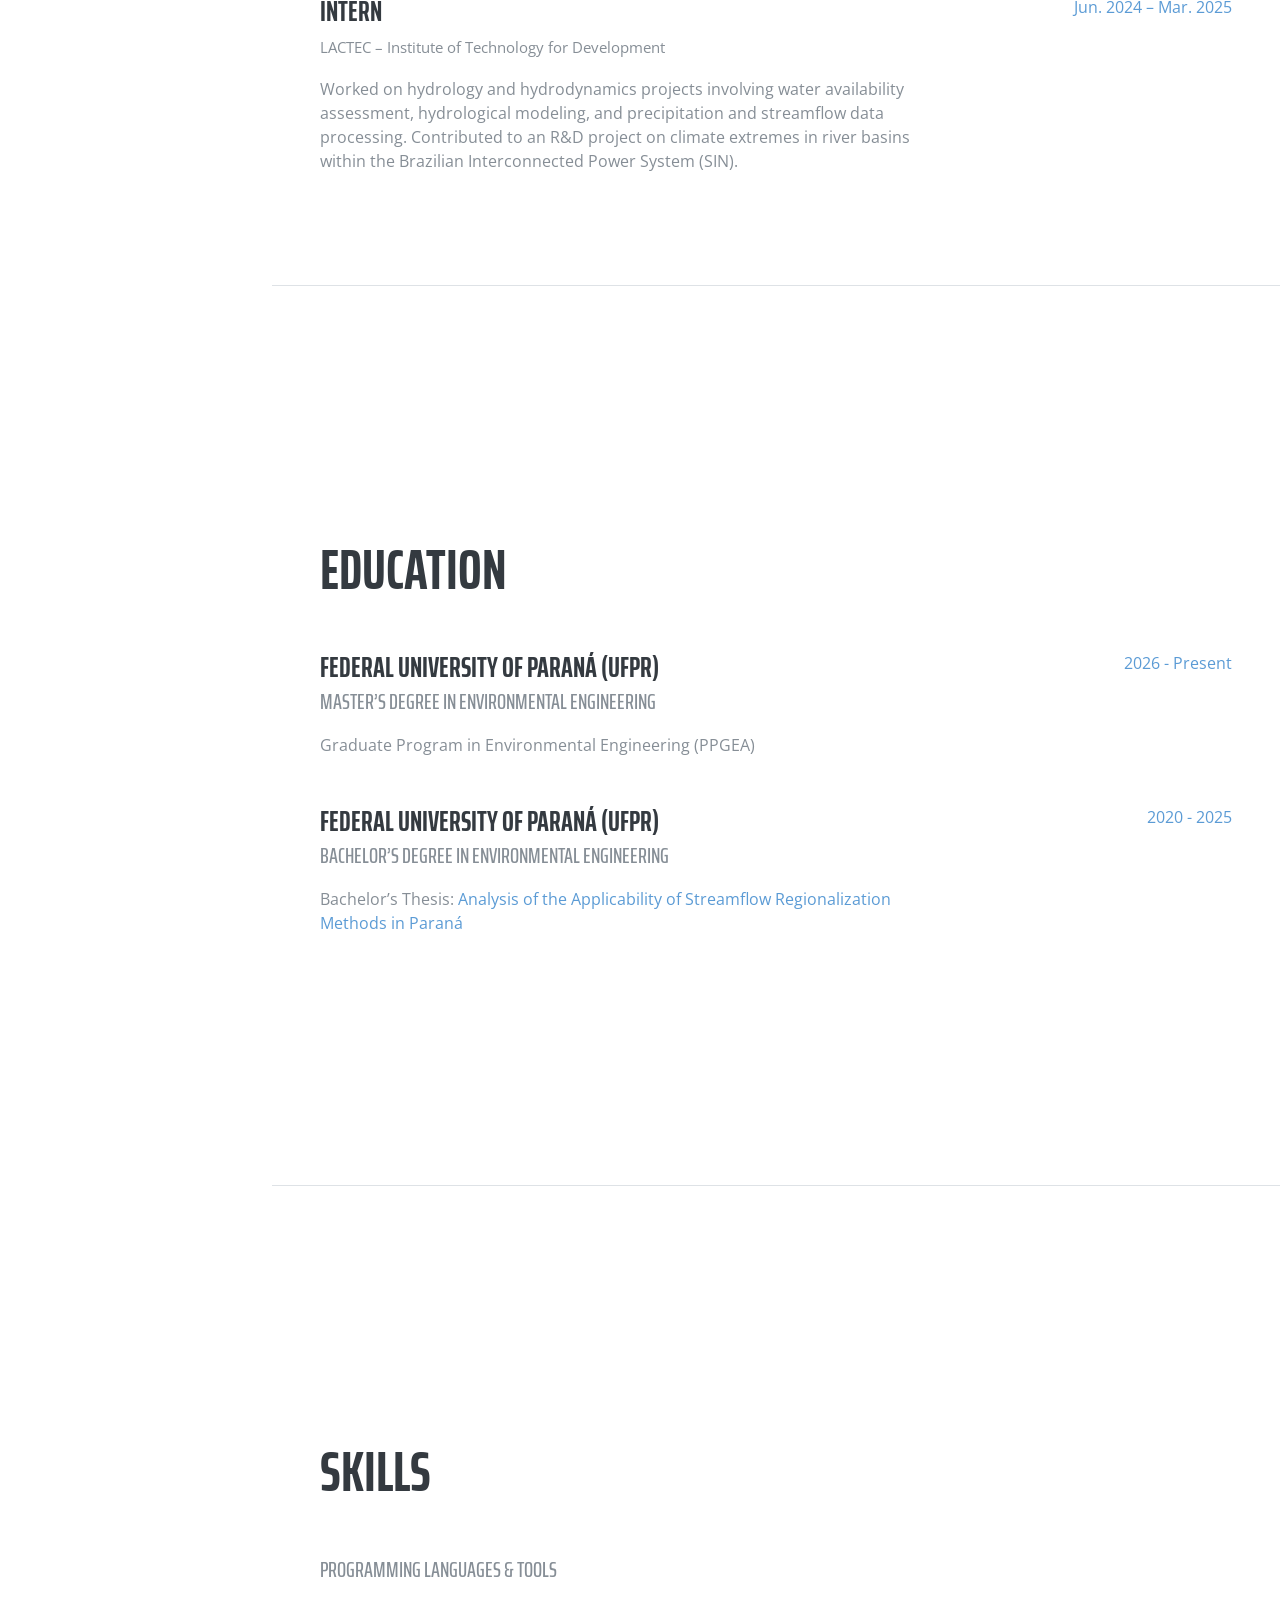
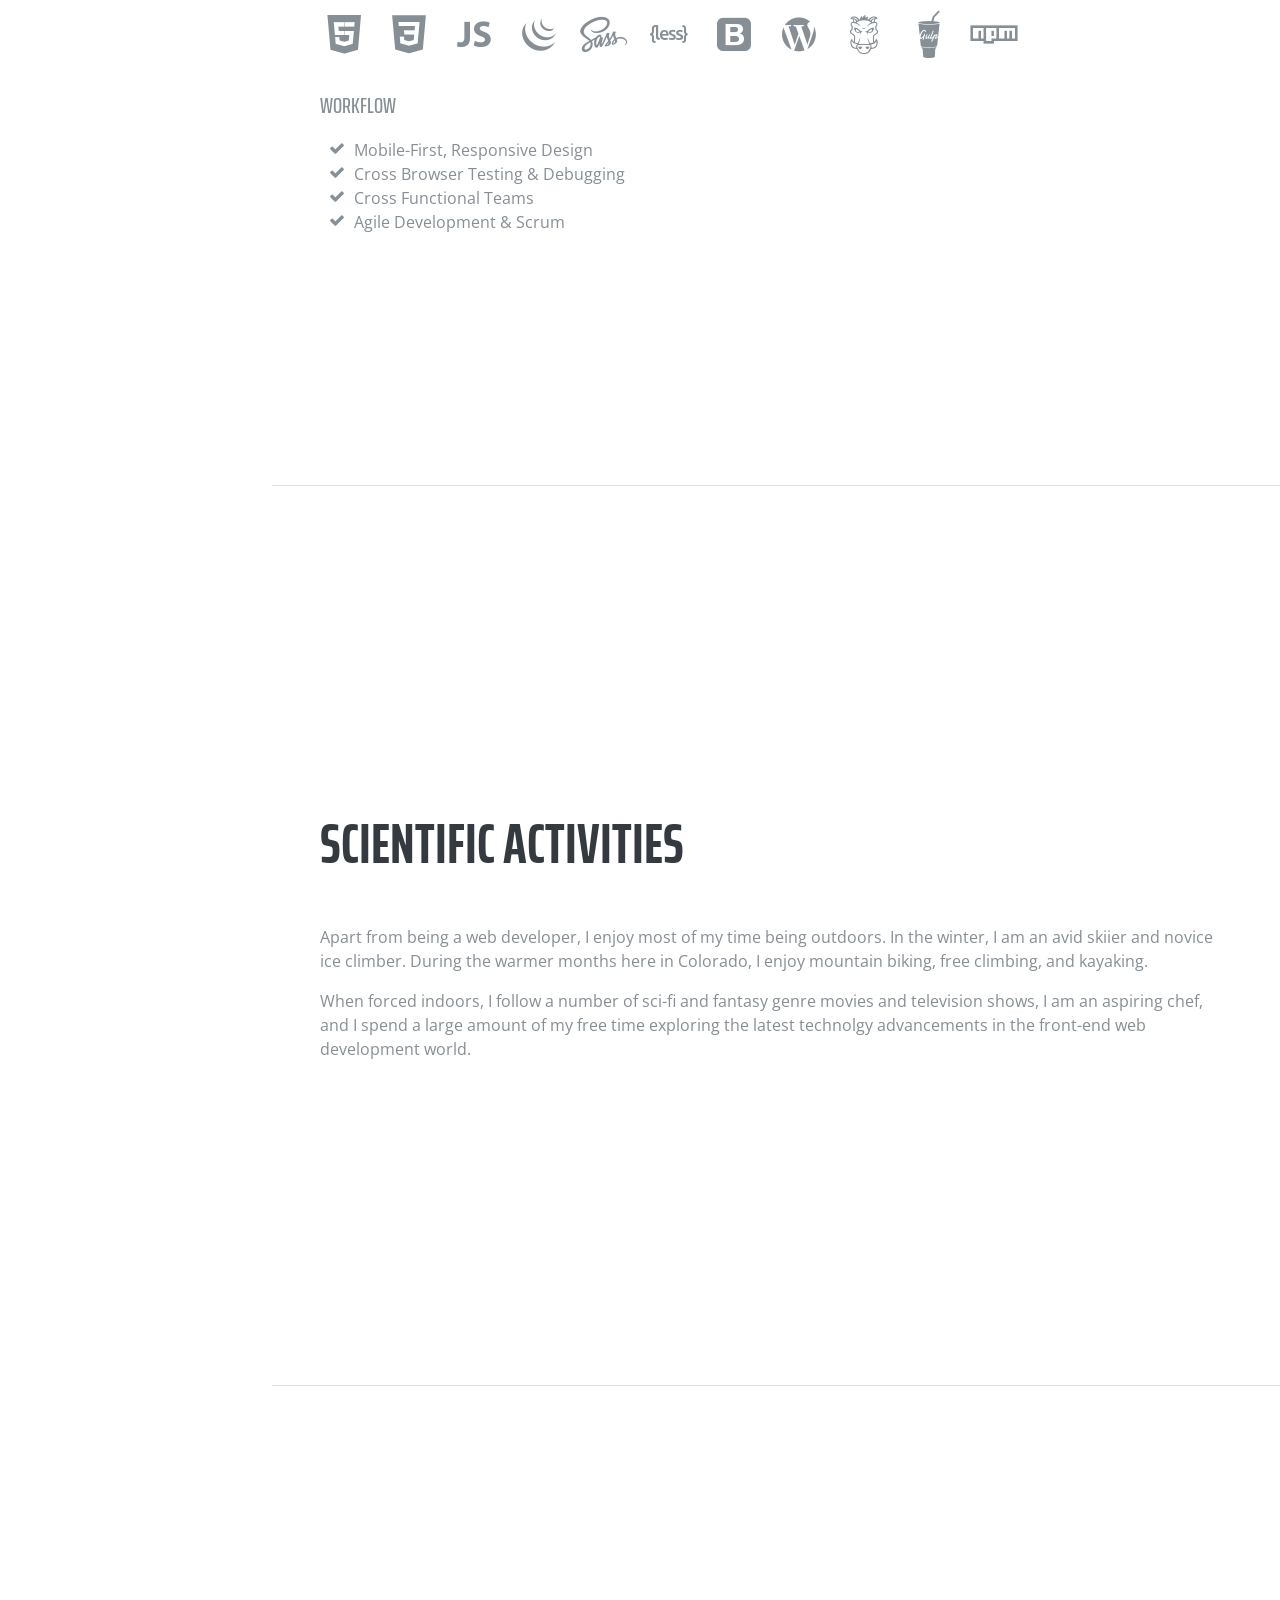
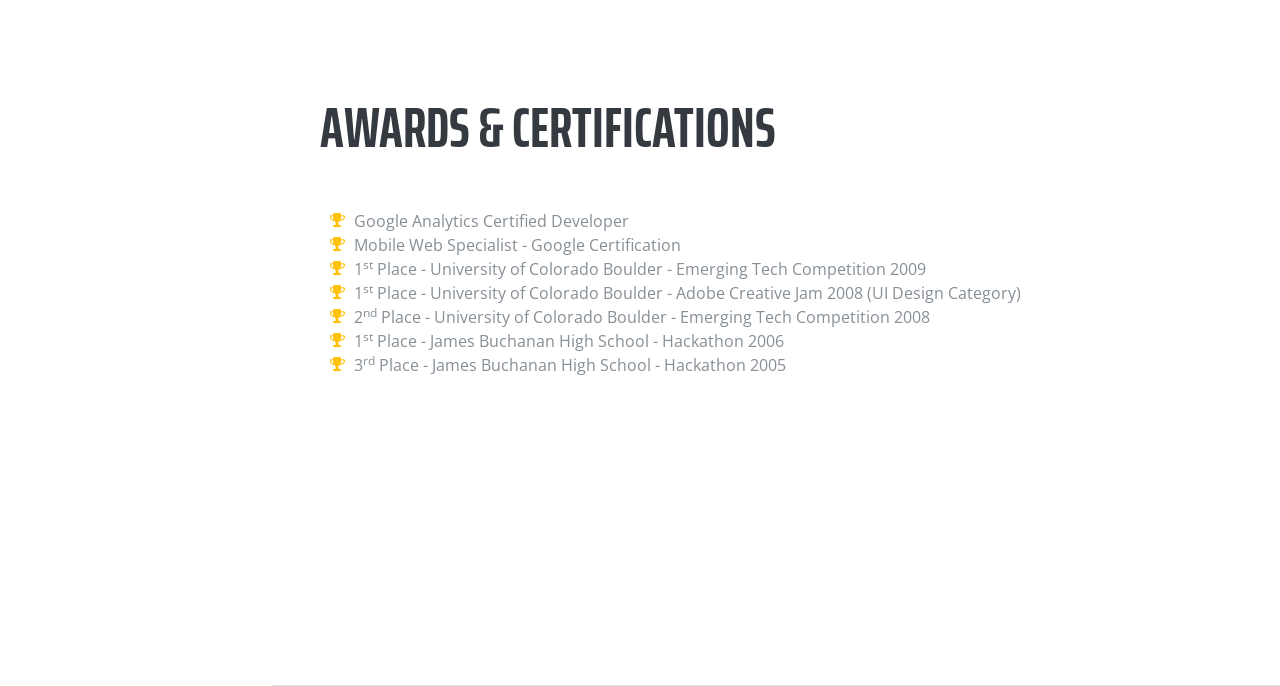
==== commit a5d4c793: "Change 'Interests' heading to 'Scientific Activities'" ====
--- a/index.html
+++ b/index.html
@@ -322,7 +322,7 @@
 
       <section class="resume-section p-3 p-lg-5 d-flex flex-column" id="interests">
         <div class="my-auto">
-          <h2 class="mb-5">Interests</h2>
+          <h2 class="mb-5">Scientific Activities</h2>
           <p>Apart from being a web developer, I enjoy most of my time being outdoors. In the winter, I am an avid skiier and novice ice climber. During the warmer months here in Colorado, I enjoy mountain biking, free climbing, and kayaking.</p>
           <p class="mb-0">When forced indoors, I follow a number of sci-fi and fantasy genre movies and television shows, I am an aspiring chef, and I spend a large amount of my free time exploring the latest technolgy advancements in the front-end web development world.</p>
         </div>
